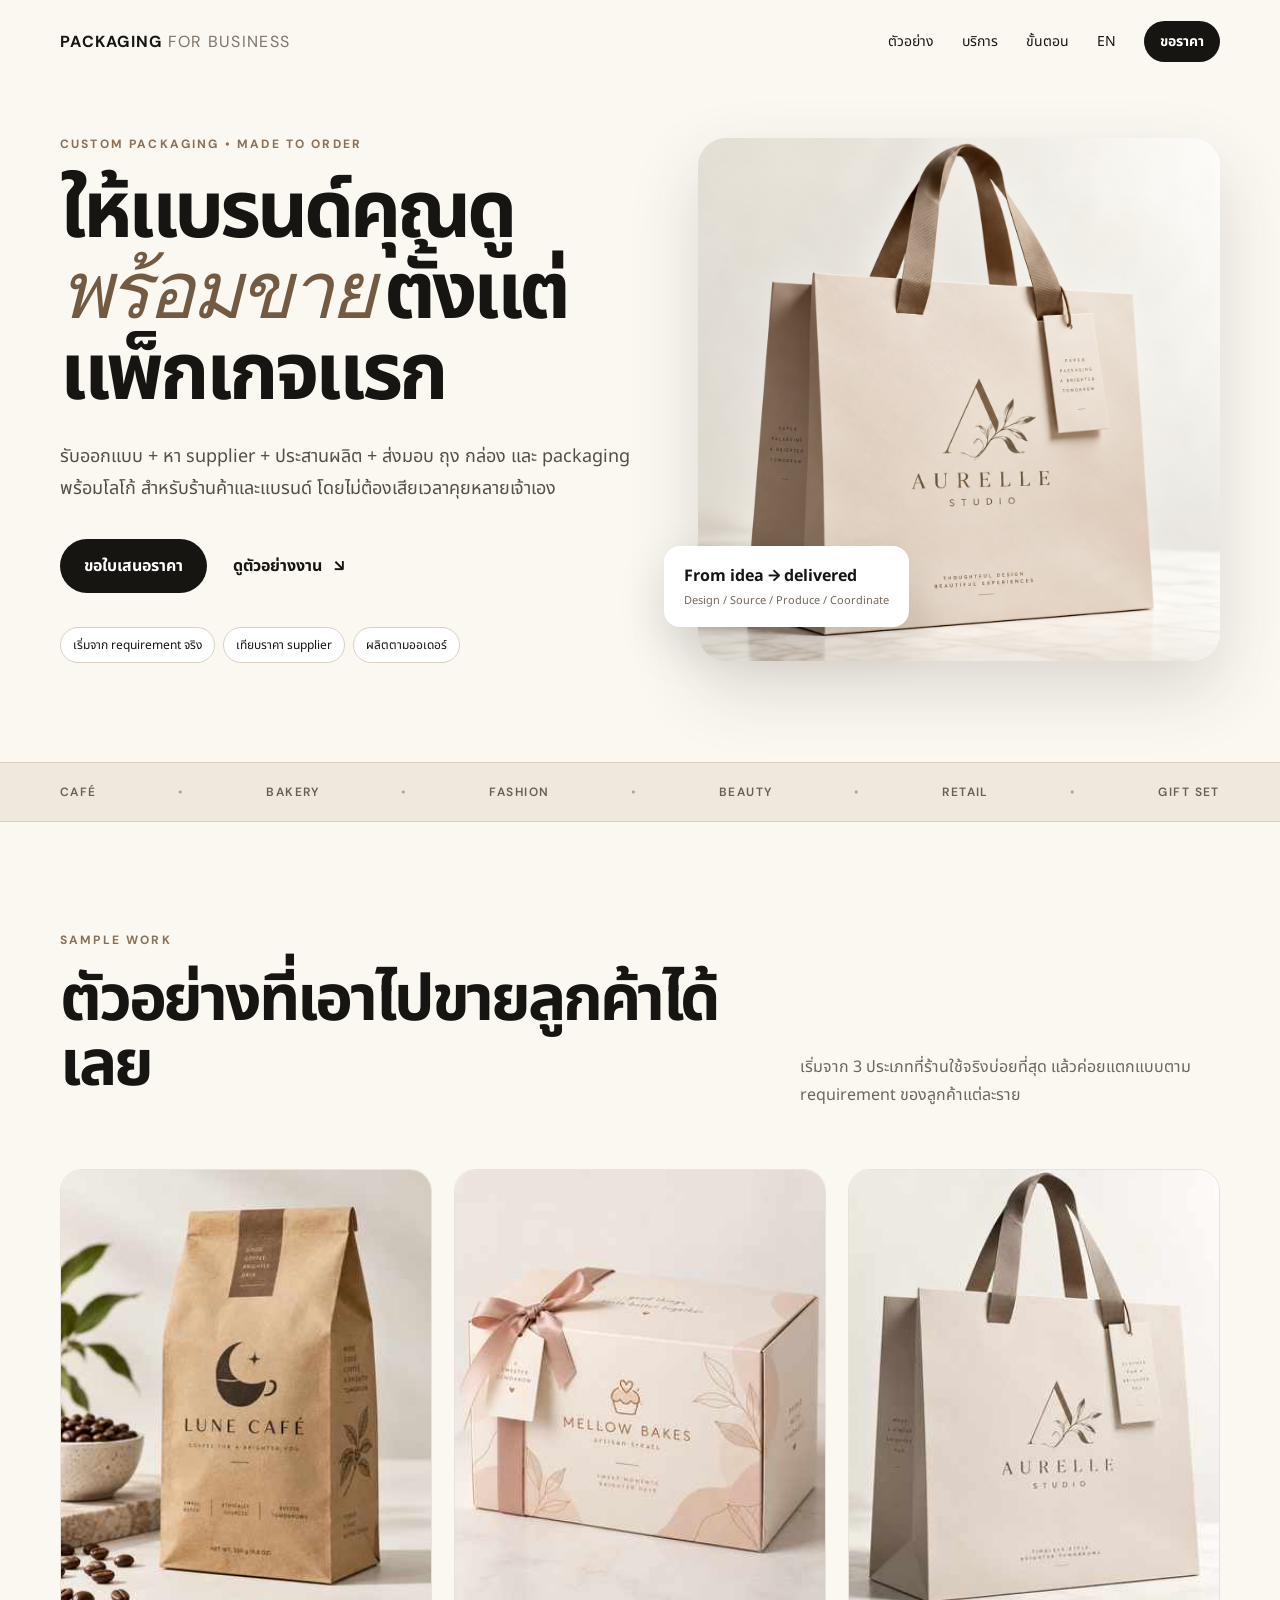
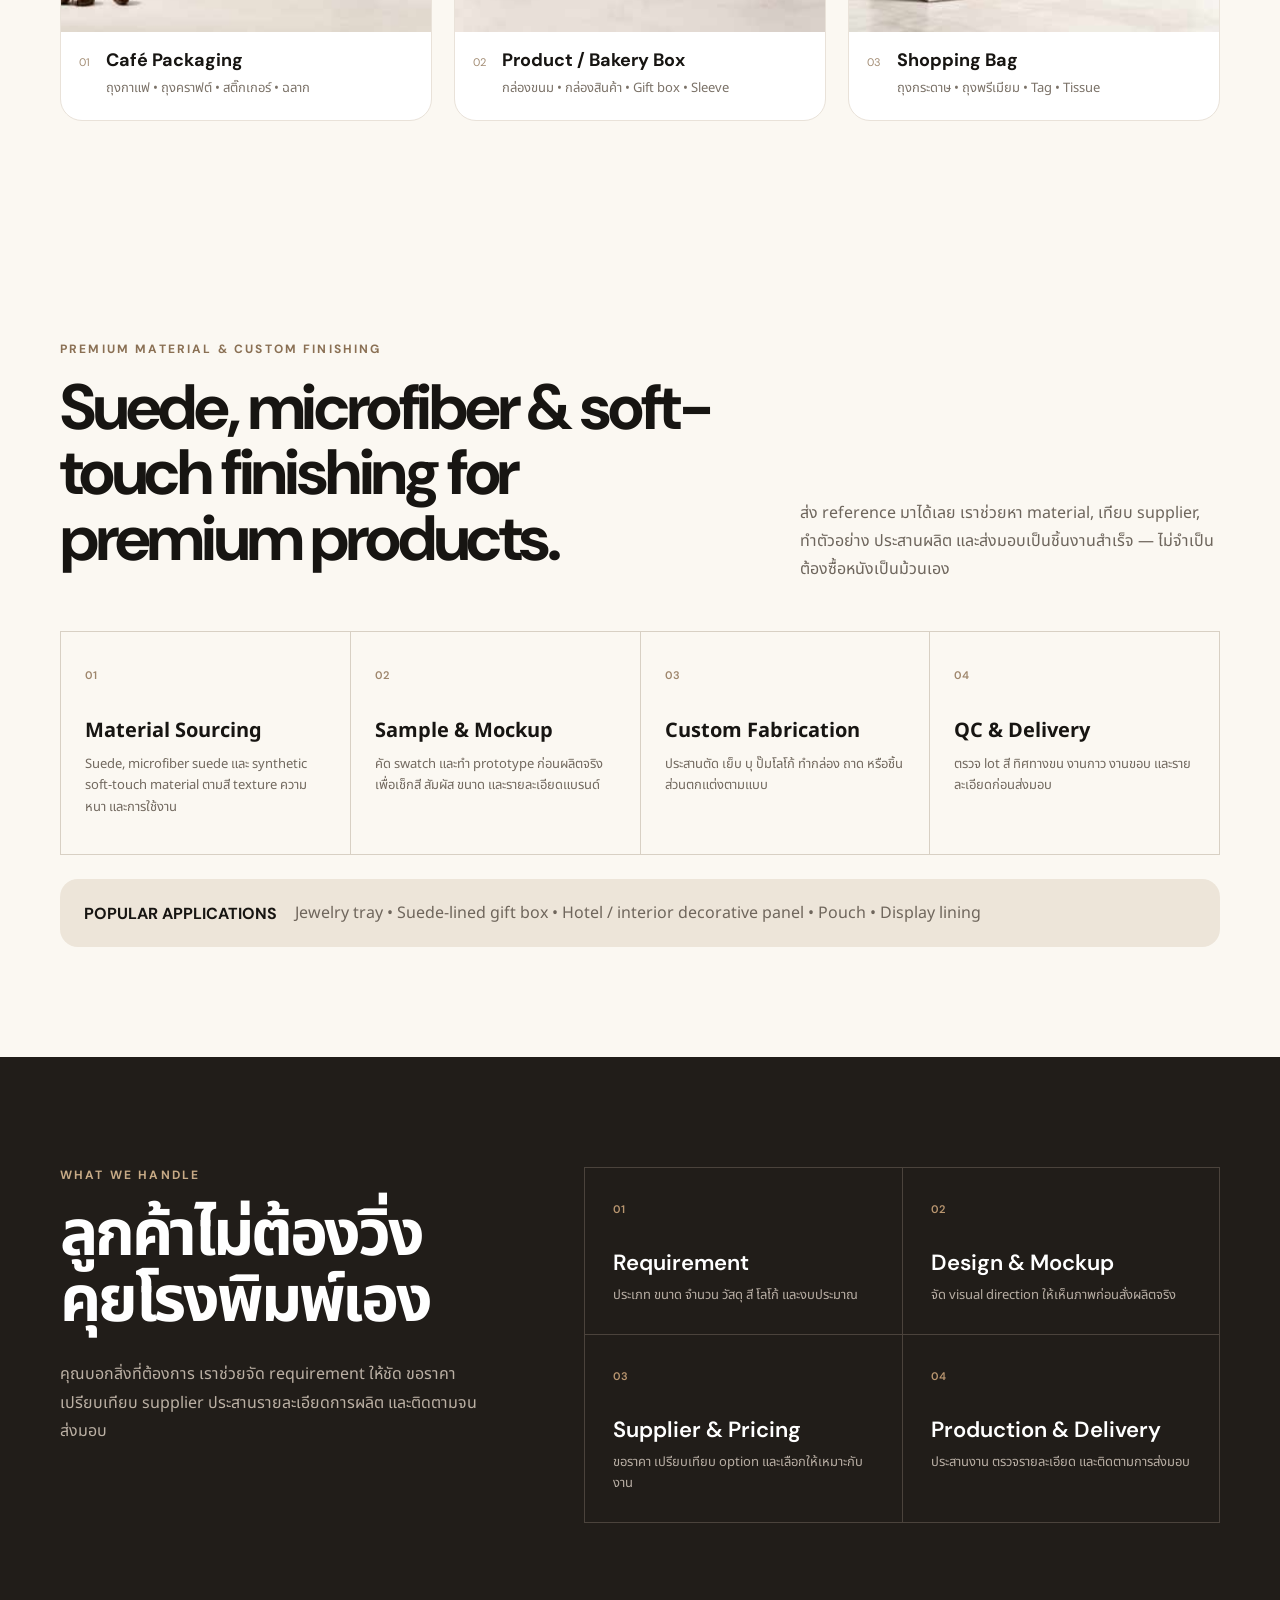
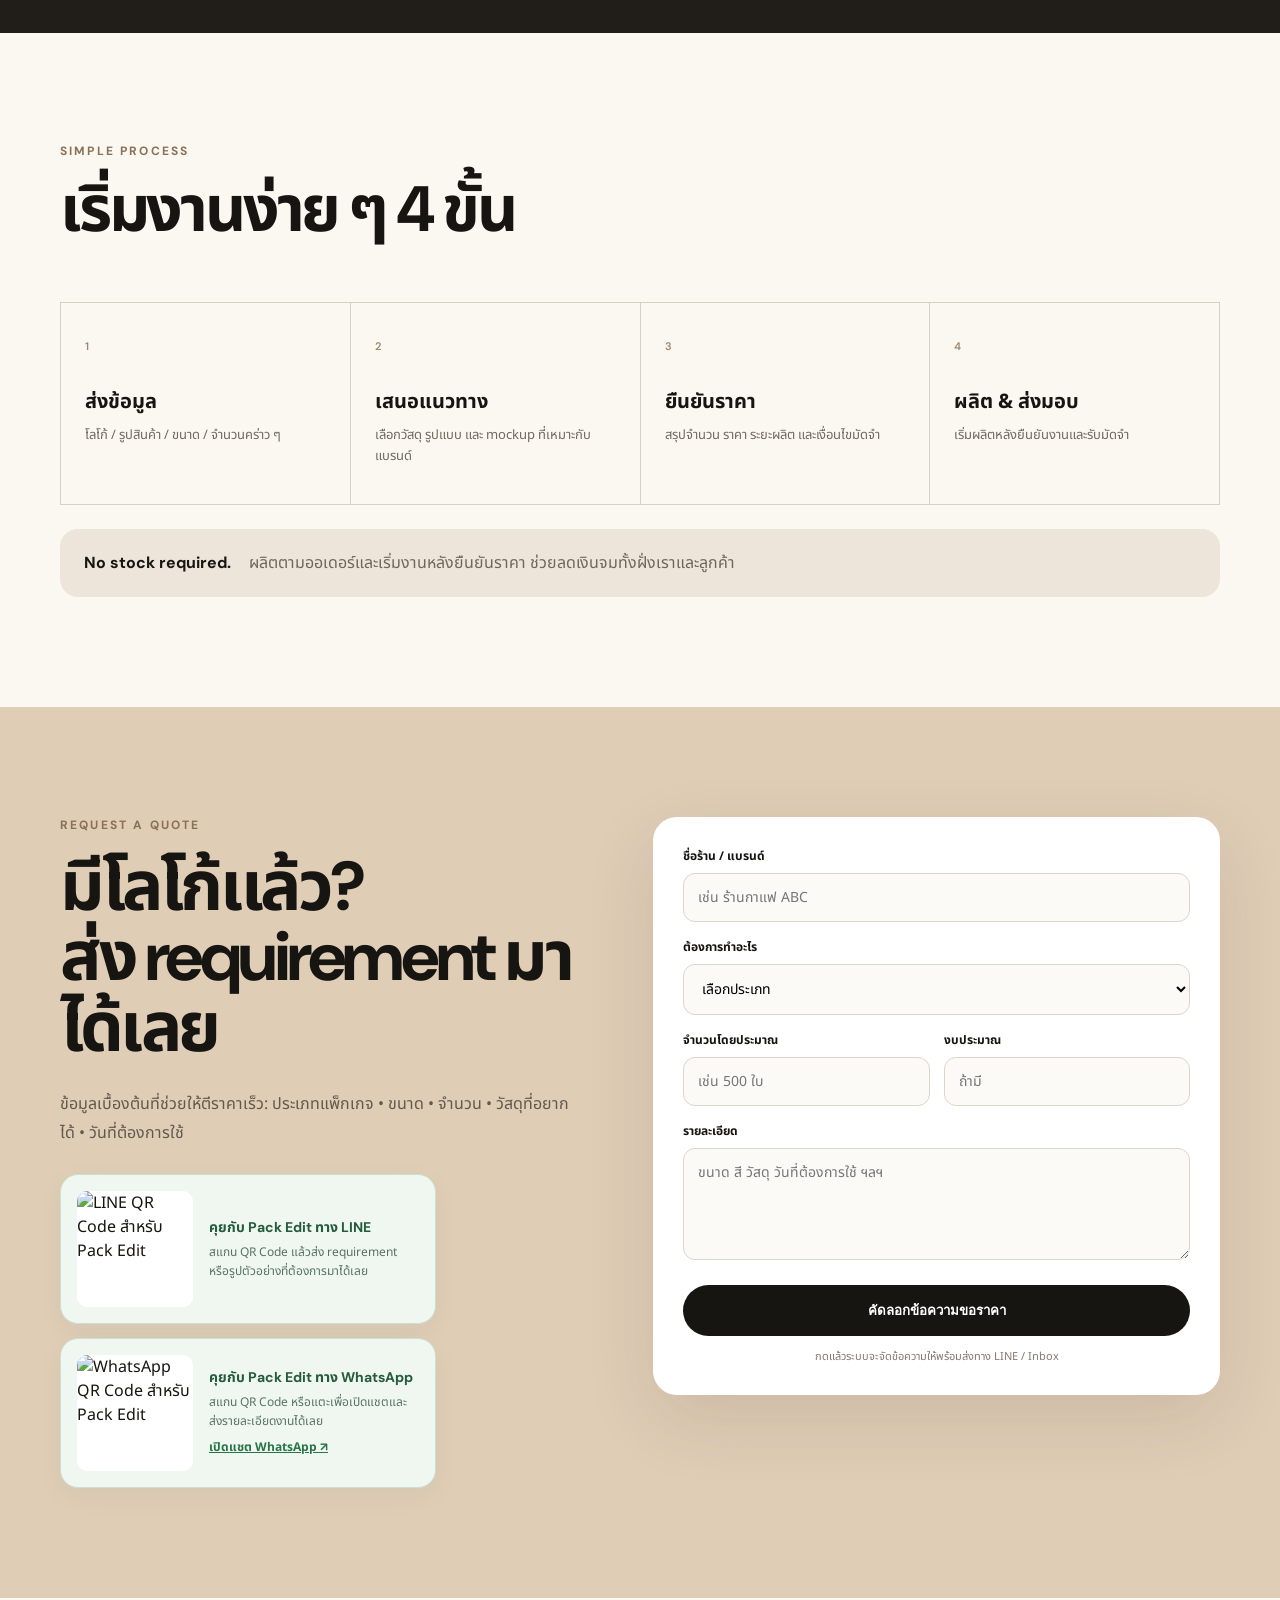
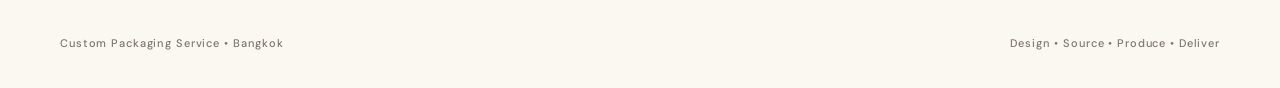
==== index.html @ f0ff4d40 "Replace hero image with uploaded luxury paper bag photo" ====
<!doctype html>
<html lang="th">
<head>
  <meta charset="utf-8" />
  <meta name="viewport" content="width=device-width,initial-scale=1" />
  <title>Pack Edit | รับผลิตกล่อง ถุงกระดาษ และ Custom Packaging กรุงเทพฯ</title>
  <meta name="description" content="Pack Edit รับออกแบบและประสานผลิต Custom Packaging สำหรับร้านค้าและแบรนด์ ทั้งกล่องสินค้า ถุงกระดาษ Gift Box Sticker Tag และงาน Premium Finishing ในกรุงเทพฯ" />
  <meta name="keywords" content="รับผลิตกล่อง, รับทำถุงกระดาษ, custom packaging, packaging กรุงเทพ, กล่องพิมพ์โลโก้, ถุงกระดาษพิมพ์โลโก้, gift box, packaging supplier thailand" />
  <meta name="robots" content="index,follow,max-image-preview:large" />
  <link rel="canonical" href="https://packaging-service-site-otterandowl-dd.vercel.app/" />
  <link rel="alternate" hreflang="th" href="https://packaging-service-site-otterandowl-dd.vercel.app/" />
  <link rel="alternate" hreflang="en" href="https://packaging-service-site-otterandowl-dd.vercel.app/en/" />
  <link rel="alternate" hreflang="x-default" href="https://packaging-service-site-otterandowl-dd.vercel.app/" />
  <meta property="og:type" content="website" />
  <meta property="og:locale" content="th_TH" />
  <meta property="og:title" content="Pack Edit | Custom Packaging สำหรับร้านค้าและแบรนด์" />
  <meta property="og:description" content="ออกแบบ หา supplier ประสานผลิต และส่งมอบกล่อง ถุงกระดาษ Gift Box Sticker Tag และงาน Premium Finishing แบบ made-to-order" />
  <meta property="og:url" content="https://packaging-service-site-otterandowl-dd.vercel.app/" />
  <meta property="og:site_name" content="Pack Edit" />
  <meta name="twitter:card" content="summary_large_image" />
  <meta name="twitter:title" content="Pack Edit | Custom Packaging Bangkok" />
  <meta name="twitter:description" content="Custom packaging, boxes, shopping bags and premium finishing for businesses and brands in Bangkok." />
  <script type="application/ld+json">
  {
    "@context": "https://schema.org",
    "@type": "ProfessionalService",
    "name": "Pack Edit",
    "url": "https://packaging-service-site-otterandowl-dd.vercel.app/",
    "areaServed": {
      "@type": "City",
      "name": "Bangkok"
    },
    "description": "Custom packaging service for businesses and brands: design coordination, supplier sourcing, boxes, paper bags, gift boxes, labels, tags and premium finishing.",
    "serviceType": [
      "Custom Packaging",
      "Packaging Design Coordination",
      "Paper Bag Production",
      "Custom Box Production",
      "Gift Box Production",
      "Sticker and Tag Production",
      "Premium Material and Finishing"
    ]
  }
  </script>
  <link rel="preconnect" href="https://fonts.googleapis.com">
  <link rel="preconnect" href="https://fonts.gstatic.com" crossorigin>
  <link href="https://fonts.googleapis.com/css2?family=DM+Sans:wght@400;500;600;700&family=Noto+Sans+Thai:wght@400;500;600;700&display=swap" rel="stylesheet">
  <style>:root{--ink:#171512;--paper:#f5f0e8;--cream:#fbf8f2;--tan:#c9a879;--brown:#735b43;--line:#d8d0c4;--dark:#211d19;--white:#fff}
*{box-sizing:border-box}html{scroll-behavior:smooth}body{margin:0;background:var(--cream);color:var(--ink);font-family:'Noto Sans Thai','DM Sans',sans-serif}a{color:inherit;text-decoration:none}.wrap{width:min(1160px,calc(100% - 40px));margin:auto}.nav{height:82px;display:flex;align-items:center;justify-content:space-between;position:relative;z-index:10}.brand{font-family:'DM Sans',sans-serif;font-weight:700;letter-spacing:.08em}.brand span{font-weight:400;color:#7e7469}.nav nav{display:flex;align-items:center;gap:28px;font-size:14px}.pill{display:inline-flex;align-items:center;justify-content:center;border:0;border-radius:999px;background:var(--ink);color:#fff;padding:15px 24px;font-weight:700;cursor:pointer;transition:.2s}.pill:hover{transform:translateY(-2px);background:#000}.pill.small{padding:10px 16px}.hero{min-height:680px;display:grid;grid-template-columns:1.05fr .95fr;align-items:center;gap:60px;padding-top:25px;padding-bottom:70px}.eyebrow{font-family:'DM Sans',sans-serif;font-size:12px;font-weight:700;letter-spacing:.18em;color:#8a7054;margin-bottom:18px}.hero h1,.section h2,.quote-section h2,.service-bg h2{font-family:'DM Sans','Noto Sans Thai',sans-serif;font-size:clamp(46px,6.2vw,84px);line-height:1.02;letter-spacing:-.05em;margin:0 0 28px}.hero h1 em{font-family:Georgia,serif;font-weight:400;color:var(--brown)}.lead{font-size:18px;line-height:1.8;max-width:660px;color:#554e46}.actions{display:flex;align-items:center;gap:26px;margin:34px 0}.text-link{font-weight:700}.text-link span{display:inline-block;margin-left:8px}.chips{display:flex;flex-wrap:wrap;gap:8px}.chips span{border:1px solid var(--line);border-radius:999px;padding:8px 12px;font-size:12px;background:#fff}.hero-art{position:relative}.hero-art>img{width:100%;display:block;border-radius:28px;box-shadow:0 28px 70px rgba(59,45,31,.16)}.floating-card{position:absolute;left:-34px;bottom:34px;background:#fff;padding:18px 20px;border-radius:16px;box-shadow:0 18px 50px rgba(0,0,0,.12);display:flex;flex-direction:column;gap:4px}.floating-card span{font-size:11px;color:#72685e}.strip{border-top:1px solid var(--line);border-bottom:1px solid var(--line);background:#efe8dd}.strip-inner{height:58px;display:flex;align-items:center;justify-content:space-between;font:600 12px/1 'DM Sans';letter-spacing:.12em;color:#675f56}.strip i{font-style:normal;color:#b2a596}.section{padding:110px 0}.section-head{display:flex;align-items:end;justify-content:space-between;gap:60px;margin-bottom:44px}.section-head h2{font-size:clamp(38px,5vw,64px);max-width:700px}.section-head>p{max-width:420px;line-height:1.75;color:#6d655c}.gallery{display:grid;grid-template-columns:repeat(3,1fr);gap:22px}.card{margin:0;background:#fff;border:1px solid #e9e2d9;border-radius:22px;overflow:hidden}.card img{width:100%;aspect-ratio:4/5;object-fit:cover;display:block}.card-text{display:flex;gap:16px;padding:18px 18px 22px}.card-text>span{font-family:'DM Sans';font-size:11px;color:#a38d75;padding-top:5px}.card h3{margin:0 0 7px;font:700 18px/1.2 'DM Sans','Noto Sans Thai'}.card p{margin:0;color:#7b7268;font-size:13px;line-height:1.5}.service-bg{background:var(--dark);color:#fff;padding:110px 0}.service-grid{display:grid;grid-template-columns:.8fr 1.2fr;gap:100px}.service-bg h2{font-size:clamp(42px,5vw,68px)}.eyebrow.light{color:#c7aa86}.muted{color:#bbb0a4;line-height:1.8}.service-list{display:grid;grid-template-columns:1fr 1fr;border-top:1px solid #4b433c;border-left:1px solid #4b433c}.service-list>div{padding:28px;border-right:1px solid #4b433c;border-bottom:1px solid #4b433c}.service-list b{font:600 11px 'DM Sans';color:#b99670}.service-list h3{font:600 22px 'DM Sans';margin:28px 0 8px}.service-list p{font-size:13px;line-height:1.6;color:#b8aea4;margin:0}.compact{margin-bottom:32px}.steps{display:grid;grid-template-columns:repeat(4,1fr);border-top:1px solid var(--line);border-left:1px solid var(--line)}.steps>div{padding:30px 24px 36px;border-right:1px solid var(--line);border-bottom:1px solid var(--line)}.steps span{font:600 11px 'DM Sans';color:#9e866c}.steps h3{margin:30px 0 8px;font-size:20px}.steps p{margin:0;color:#72695f;line-height:1.65;font-size:13px}.notice{margin-top:24px;background:#ede5d9;border-radius:18px;padding:22px 24px;display:flex;gap:18px;align-items:center}.notice strong{font-family:'DM Sans';white-space:nowrap}.notice span{color:#6f665c}.quote-section{padding:110px 0;background:#dfcdb6}.quote-grid{display:grid;grid-template-columns:.95fr 1.05fr;gap:80px;align-items:start}.quote-section h2{font-size:clamp(46px,5.4vw,72px)}.quote-section>div>div>p{line-height:1.8;color:#62584d;max-width:520px}.quote-card{background:#fff;border-radius:24px;padding:30px;box-shadow:0 24px 70px rgba(64,48,31,.12)}label{display:block;font-size:12px;font-weight:700;margin-bottom:16px}input,select,textarea{width:100%;margin-top:8px;border:1px solid #ddd5ca;background:#fcfaf7;border-radius:12px;padding:13px 14px;font:400 14px 'Noto Sans Thai',sans-serif;outline:none}input:focus,select:focus,textarea:focus{border-color:#9b8266}.two{display:grid;grid-template-columns:1fr 1fr;gap:14px}.quote-card .pill{width:100%;margin-top:4px}.form-msg{text-align:center;font-size:11px;color:#847a70;margin:12px 0 0}.line-contact{margin-top:26px;display:flex;align-items:center;gap:16px;padding:16px;background:#eff7f0;border:1px solid #cddfd0;border-radius:18px;width:max-content;max-width:100%;box-shadow:0 8px 28px rgba(32,80,51,.045)}.line-contact img{width:116px;height:116px;display:block;border-radius:10px;background:#fff}.whatsapp-contact{margin-top:14px;display:flex;align-items:center;gap:16px;padding:16px;background:#eff7f0;border:1px solid #cddfd0;border-radius:18px;width:max-content;max-width:100%;box-shadow:0 8px 28px rgba(32,80,51,.045)}.whatsapp-contact img{width:116px;height:116px;display:block;border-radius:10px;background:#fff}.whatsapp-contact strong{display:block;font:700 14px 'DM Sans','Noto Sans Thai',sans-serif;margin-bottom:5px}.whatsapp-contact span{display:block;font-size:12px;line-height:1.55;color:#675f56;max-width:210px}.wa-chat-link{display:inline-block;font-size:12px;font-weight:700;color:#267447;margin-top:8px;text-decoration:underline}.line-contact strong{display:block;font:700 14px 'DM Sans','Noto Sans Thai',sans-serif;margin-bottom:5px}.line-contact span{display:block;font-size:12px;line-height:1.55;color:#675f56;max-width:210px}.footer{height:90px;display:flex;align-items:center;justify-content:space-between;font:500 11px 'DM Sans';letter-spacing:.08em;color:#7f766c}
@media(max-width:900px){.nav nav a:not(.small){display:none}.hero,.service-grid,.quote-grid{grid-template-columns:1fr}.hero{padding-top:45px;gap:35px}.hero-art{max-width:620px}.floating-card{left:14px}.gallery{grid-template-columns:1fr 1fr}.gallery .card:last-child{grid-column:1/-1;max-width:50%;margin:auto}.service-grid{gap:50px}.steps{grid-template-columns:1fr 1fr}.section-head{align-items:start;flex-direction:column;gap:0}.section-head>p{max-width:700px}.strip-inner{overflow:hidden;gap:18px;justify-content:flex-start}.strip-inner span:nth-of-type(n+5),.strip-inner i:nth-of-type(n+5){display:none}}
@media(max-width:600px){.wrap{width:min(100% - 28px,1160px)}.nav{height:68px}.brand{font-size:12px}.brand span{display:none}.hero{min-height:auto;padding-bottom:50px}.hero h1{font-size:46px}.lead{font-size:15px}.actions{align-items:flex-start;flex-direction:column;gap:16px}.gallery{grid-template-columns:1fr}.gallery .card:last-child{grid-column:auto;max-width:none}.section,.service-bg,.quote-section{padding:74px 0}.service-list,.steps{grid-template-columns:1fr}.service-list{border-left:0}.service-list>div{border-left:1px solid #4b433c}.steps{border-left:0}.steps>div{border-left:1px solid var(--line)}.two{grid-template-columns:1fr}.notice{align-items:flex-start;flex-direction:column;gap:6px}.footer{height:auto;padding:28px 0;gap:10px;align-items:flex-start;flex-direction:column}.floating-card{position:static;margin-top:12px}.quote-card{padding:22px}}
.line-contact strong,.whatsapp-contact strong{color:#245b3b}.line-contact span,.whatsapp-contact span{color:#587363}
</style>
</head>
<body>
  <header class="nav wrap">
    <a class="brand" href="#top">PACKAGING <span>FOR BUSINESS</span></a>
    <nav>
      <a href="#work">ตัวอย่าง</a>
      <a href="#service">บริการ</a>
      <a href="#process">ขั้นตอน</a>
      <a href="/en/" aria-label="English version">EN</a>
      <a class="pill small" href="#quote">ขอราคา</a>
    </nav>
  </header>

  <main id="top">
    <section class="hero wrap">
      <div class="hero-copy">
        <div class="eyebrow">CUSTOM PACKAGING • MADE TO ORDER</div>
        <h1>ให้แบรนด์คุณดู<br><em>พร้อมขาย</em> ตั้งแต่แพ็กเกจแรก</h1>
        <p class="lead">รับออกแบบ + หา supplier + ประสานผลิต + ส่งมอบ ถุง กล่อง และ packaging พร้อมโลโก้ สำหรับร้านค้าและแบรนด์ โดยไม่ต้องเสียเวลาคุยหลายเจ้าเอง</p>
        <div class="actions">
          <a class="pill" href="#quote">ขอใบเสนอราคา</a>
          <a class="text-link" href="#work">ดูตัวอย่างงาน <span>↘</span></a>
        </div>
        <div class="chips">
          <span>เริ่มจาก requirement จริง</span>
          <span>เทียบราคา supplier</span>
          <span>ผลิตตามออเดอร์</span>
        </div>
      </div>
      <div class="hero-art">
        <img src="/luxury-paper-bag.png" alt="Luxury paper bag packaging by Aurelle Studio" />
        <div class="floating-card"><b>From idea → delivered</b><span>Design / Source / Produce / Coordinate</span></div>
      </div>
    </section>

    <section class="strip">
      <div class="wrap strip-inner">
        <span>CAFÉ</span><i>•</i><span>BAKERY</span><i>•</i><span>FASHION</span><i>•</i><span>BEAUTY</span><i>•</i><span>RETAIL</span><i>•</i><span>GIFT SET</span>
      </div>
    </section>

    <section id="work" class="section wrap">
      <div class="section-head">
        <div><div class="eyebrow">SAMPLE WORK</div><h2>ตัวอย่างที่เอาไปขายลูกค้าได้เลย</h2></div>
        <p>เริ่มจาก 3 ประเภทที่ร้านใช้จริงบ่อยที่สุด แล้วค่อยแตกแบบตาม requirement ของลูกค้าแต่ละราย</p>
      </div>
      <div class="gallery">
        <article class="card"><img src="[data-uri]" alt="ตัวอย่างถุงกาแฟคราฟต์" /><div class="card-text"><span>01</span><div><h3>Café Packaging</h3><p>ถุงกาแฟ • ถุงคราฟต์ • สติ๊กเกอร์ • ฉลาก</p></div></div></article>
        <article class="card"><img src="[data-uri]" alt="ตัวอย่างกล่องขนมพิมพ์โลโก้" /><div class="card-text"><span>02</span><div><h3>Product / Bakery Box</h3><p>กล่องขนม • กล่องสินค้า • Gift box • Sleeve</p></div></div></article>
        <article class="card"><img src="[data-uri]" alt="ตัวอย่างถุงช้อปปิ้งร้านเสื้อผ้า" /><div class="card-text"><span>03</span><div><h3>Shopping Bag</h3><p>ถุงกระดาษ • ถุงพรีเมียม • Tag • Tissue</p></div></div></article>
      </div>
    </section>


    <section id="premium-material" class="section wrap">
      <div class="section-head compact">
        <div>
          <div class="eyebrow">PREMIUM MATERIAL & CUSTOM FINISHING</div>
          <h2>Suede, microfiber & soft-touch finishing for premium products.</h2>
        </div>
        <p>ส่ง reference มาได้เลย เราช่วยหา material, เทียบ supplier, ทำตัวอย่าง ประสานผลิต และส่งมอบเป็นชิ้นงานสำเร็จ — ไม่จำเป็นต้องซื้อหนังเป็นม้วนเอง</p>
      </div>
      <div class="steps">
        <div><span>01</span><h3>Material Sourcing</h3><p>Suede, microfiber suede และ synthetic soft-touch material ตามสี texture ความหนา และการใช้งาน</p></div>
        <div><span>02</span><h3>Sample & Mockup</h3><p>คัด swatch และทำ prototype ก่อนผลิตจริง เพื่อเช็กสี สัมผัส ขนาด และรายละเอียดแบรนด์</p></div>
        <div><span>03</span><h3>Custom Fabrication</h3><p>ประสานตัด เย็บ บุ ปั๊มโลโก้ ทำกล่อง ถาด หรือชิ้นส่วนตกแต่งตามแบบ</p></div>
        <div><span>04</span><h3>QC & Delivery</h3><p>ตรวจ lot สี ทิศทางขน งานกาว งานขอบ และรายละเอียดก่อนส่งมอบ</p></div>
      </div>
      <div class="notice"><strong>POPULAR APPLICATIONS</strong><span>Jewelry tray • Suede-lined gift box • Hotel / interior decorative panel • Pouch • Display lining</span></div>
    </section>

    <section id="service" class="section service-bg">
      <div class="wrap service-grid">
        <div>
          <div class="eyebrow light">WHAT WE HANDLE</div>
          <h2>ลูกค้าไม่ต้องวิ่งคุยโรงพิมพ์เอง</h2>
          <p class="muted">คุณบอกสิ่งที่ต้องการ เราช่วยจัด requirement ให้ชัด ขอราคา เปรียบเทียบ supplier ประสานรายละเอียดการผลิต และติดตามจนส่งมอบ</p>
        </div>
        <div class="service-list">
          <div><b>01</b><h3>Requirement</h3><p>ประเภท ขนาด จำนวน วัสดุ สี โลโก้ และงบประมาณ</p></div>
          <div><b>02</b><h3>Design & Mockup</h3><p>จัด visual direction ให้เห็นภาพก่อนสั่งผลิตจริง</p></div>
          <div><b>03</b><h3>Supplier & Pricing</h3><p>ขอราคา เปรียบเทียบ option และเลือกให้เหมาะกับงาน</p></div>
          <div><b>04</b><h3>Production & Delivery</h3><p>ประสานงาน ตรวจรายละเอียด และติดตามการส่งมอบ</p></div>
        </div>
      </div>
    </section>

    <section id="process" class="section wrap">
      <div class="section-head compact">
        <div><div class="eyebrow">SIMPLE PROCESS</div><h2>เริ่มงานง่าย ๆ 4 ขั้น</h2></div>
      </div>
      <div class="steps">
        <div><span>1</span><h3>ส่งข้อมูล</h3><p>โลโก้ / รูปสินค้า / ขนาด / จำนวนคร่าว ๆ</p></div>
        <div><span>2</span><h3>เสนอแนวทาง</h3><p>เลือกวัสดุ รูปแบบ และ mockup ที่เหมาะกับแบรนด์</p></div>
        <div><span>3</span><h3>ยืนยันราคา</h3><p>สรุปจำนวน ราคา ระยะผลิต และเงื่อนไขมัดจำ</p></div>
        <div><span>4</span><h3>ผลิต & ส่งมอบ</h3><p>เริ่มผลิตหลังยืนยันงานและรับมัดจำ</p></div>
      </div>
      <div class="notice"><strong>No stock required.</strong><span>ผลิตตามออเดอร์และเริ่มงานหลังยืนยันราคา ช่วยลดเงินจมทั้งฝั่งเราและลูกค้า</span></div>
    </section>

    <section id="quote" class="quote-section">
      <div class="wrap quote-grid">
        <div>
          <div class="eyebrow">REQUEST A QUOTE</div>
          <h2>มีโลโก้แล้ว?<br>ส่ง requirement มาได้เลย</h2>
          <p>ข้อมูลเบื้องต้นที่ช่วยให้ตีราคาเร็ว: ประเภทแพ็กเกจ • ขนาด • จำนวน • วัสดุที่อยากได้ • วันที่ต้องการใช้</p><div class="line-contact"><img src="https://qr-official.line.me/gs/M_655mvdue_GW.png?oat_content=qr" alt="LINE QR Code สำหรับ Pack Edit"><div><strong>คุยกับ Pack Edit ทาง LINE</strong><span>สแกน QR Code แล้วส่ง requirement หรือรูปตัวอย่างที่ต้องการมาได้เลย</span></div></div><div class="whatsapp-contact"><a href="https://wa.me/66834682297" target="_blank" rel="noopener noreferrer" aria-label="คุยกับ Pack Edit ทาง WhatsApp"><img src="https://api.qrserver.com/v1/create-qr-code/?size=240x240&amp;margin=12&amp;color=06C755&amp;bgcolor=FFFFFF&amp;data=https%3A%2F%2Fwa.me%2F66834682297" width="116" height="116" loading="lazy" alt="WhatsApp QR Code สำหรับ Pack Edit"></a><div><strong>คุยกับ Pack Edit ทาง WhatsApp</strong><span>สแกน QR Code หรือแตะเพื่อเปิดแชตและส่งรายละเอียดงานได้เลย</span><a class="wa-chat-link" href="https://wa.me/66834682297" target="_blank" rel="noopener noreferrer">เปิดแชต WhatsApp ↗</a></div></div>
        </div>
        <form id="quoteForm" class="quote-card">
          <label>ชื่อร้าน / แบรนด์<input name="brand" placeholder="เช่น ร้านกาแฟ ABC" required></label>
          <label>ต้องการทำอะไร<select name="type" required><option value="">เลือกประเภท</option><option>ถุงกระดาษ / Shopping bag</option><option>กล่องสินค้า / กล่องขนม</option><option>ถุงคราฟต์ / ถุงกาแฟ</option><option>Sticker / Tag / Label</option><option>Suede / Premium Material & Custom Finishing</option><option>อื่น ๆ</option></select></label>
          <div class="two"><label>จำนวนโดยประมาณ<input name="qty" placeholder="เช่น 500 ใบ"></label><label>งบประมาณ<input name="budget" placeholder="ถ้ามี"></label></div>
          <label>รายละเอียด<textarea name="details" rows="4" placeholder="ขนาด สี วัสดุ วันที่ต้องการใช้ ฯลฯ"></textarea></label>
          <button class="pill" type="submit">คัดลอกข้อความขอราคา</button>
          <p id="formMsg" class="form-msg">กดแล้วระบบจะจัดข้อความให้พร้อมส่งทาง LINE / Inbox</p>
        </form>
      </div>
    </section>
  </main>

  <footer class="wrap footer"><span>Custom Packaging Service • Bangkok</span><span>Design • Source • Produce • Deliver</span></footer>
  <script>const form = document.getElementById('quoteForm');
const msg = document.getElementById('formMsg');
form.addEventListener('submit', async (e) => {
  e.preventDefault();
  const f = new FormData(form);
  const text = `สวัสดีค่ะ สนใจสอบถามราคา Custom Packaging\n\nชื่อร้าน/แบรนด์: ${f.get('brand') || '-'}\nประเภท: ${f.get('type') || '-'}\nจำนวน: ${f.get('qty') || '-'}\nงบประมาณ: ${f.get('budget') || '-'}\nรายละเอียด: ${f.get('details') || '-'}\n\nรบกวนช่วยแนะนำวัสดุ/รูปแบบและเสนอราคาให้ด้วยค่ะ`;
  try {
    await navigator.clipboard.writeText(text);
    msg.textContent = '✓ คัดลอกข้อความแล้ว — นำไปวางใน LINE / Inbox ได้เลย';
  } catch {
    msg.textContent = text;
  }
});
</script>
</body>
</html>
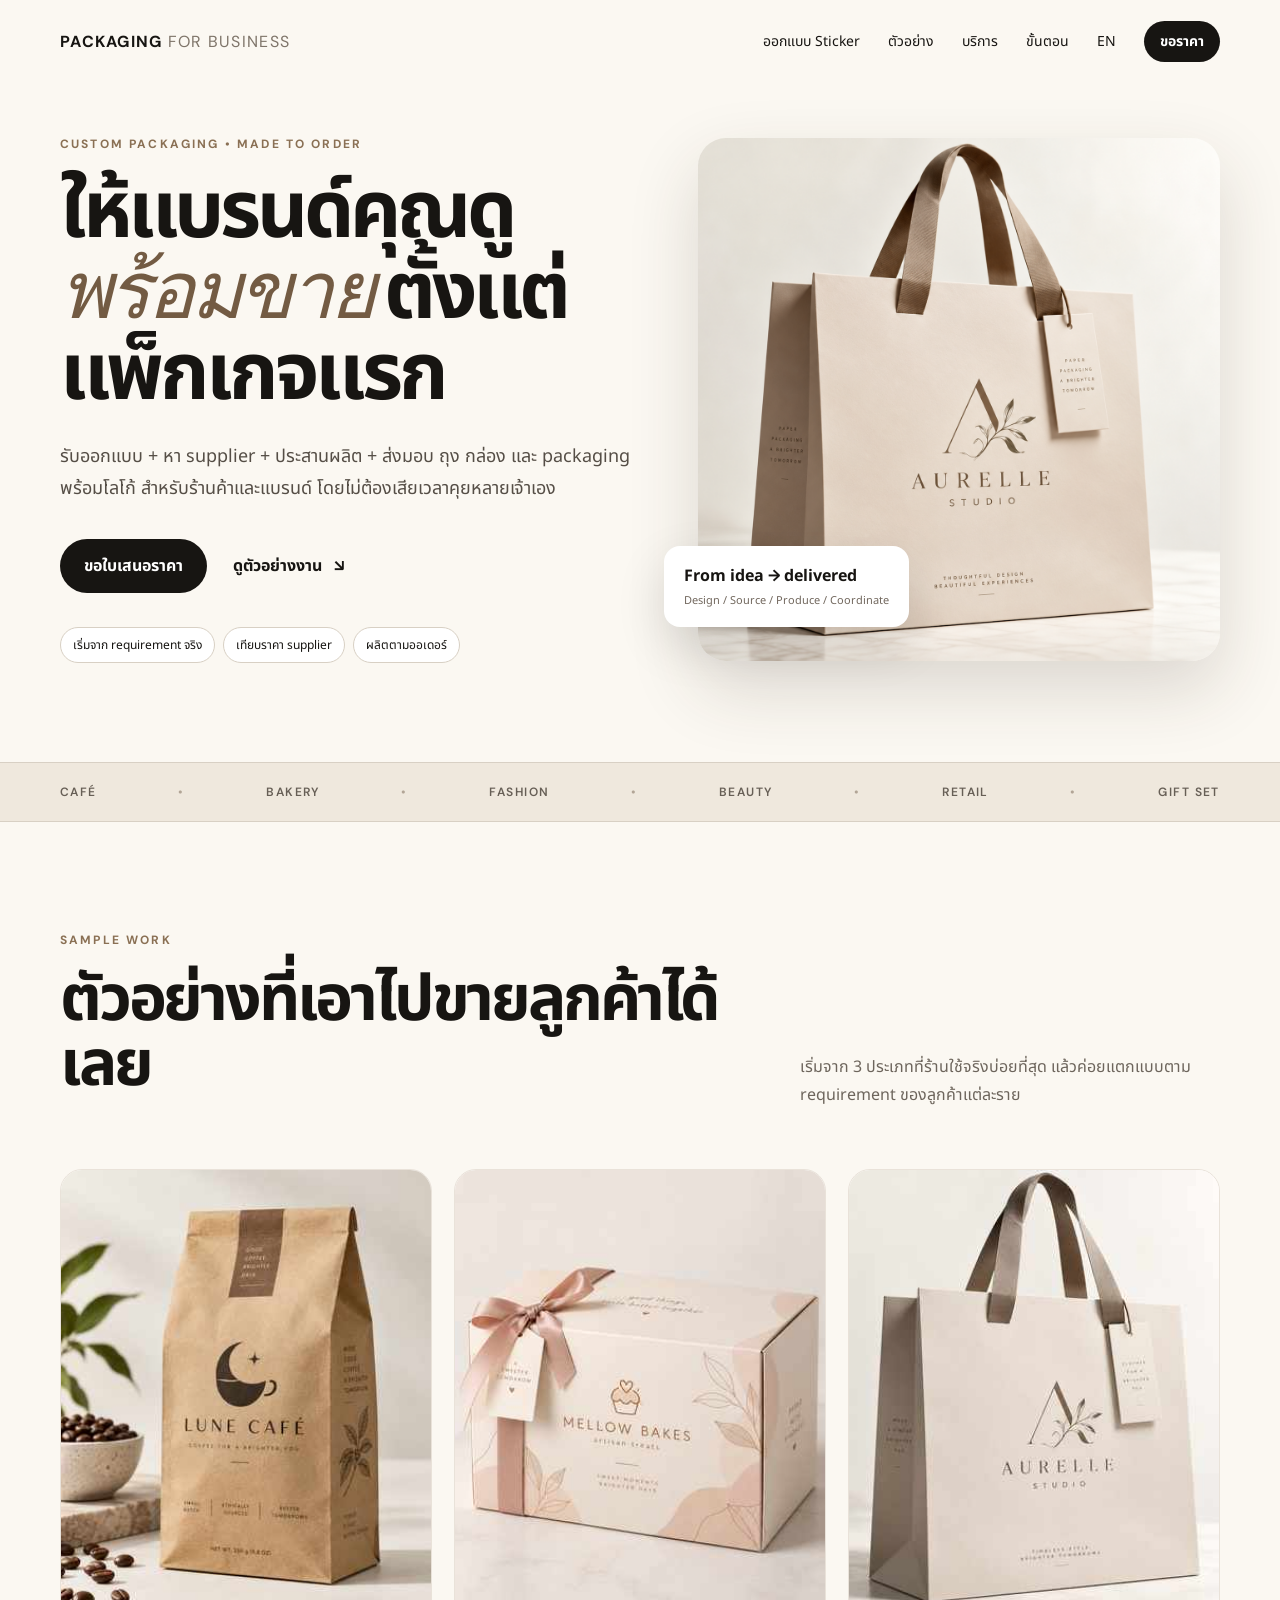
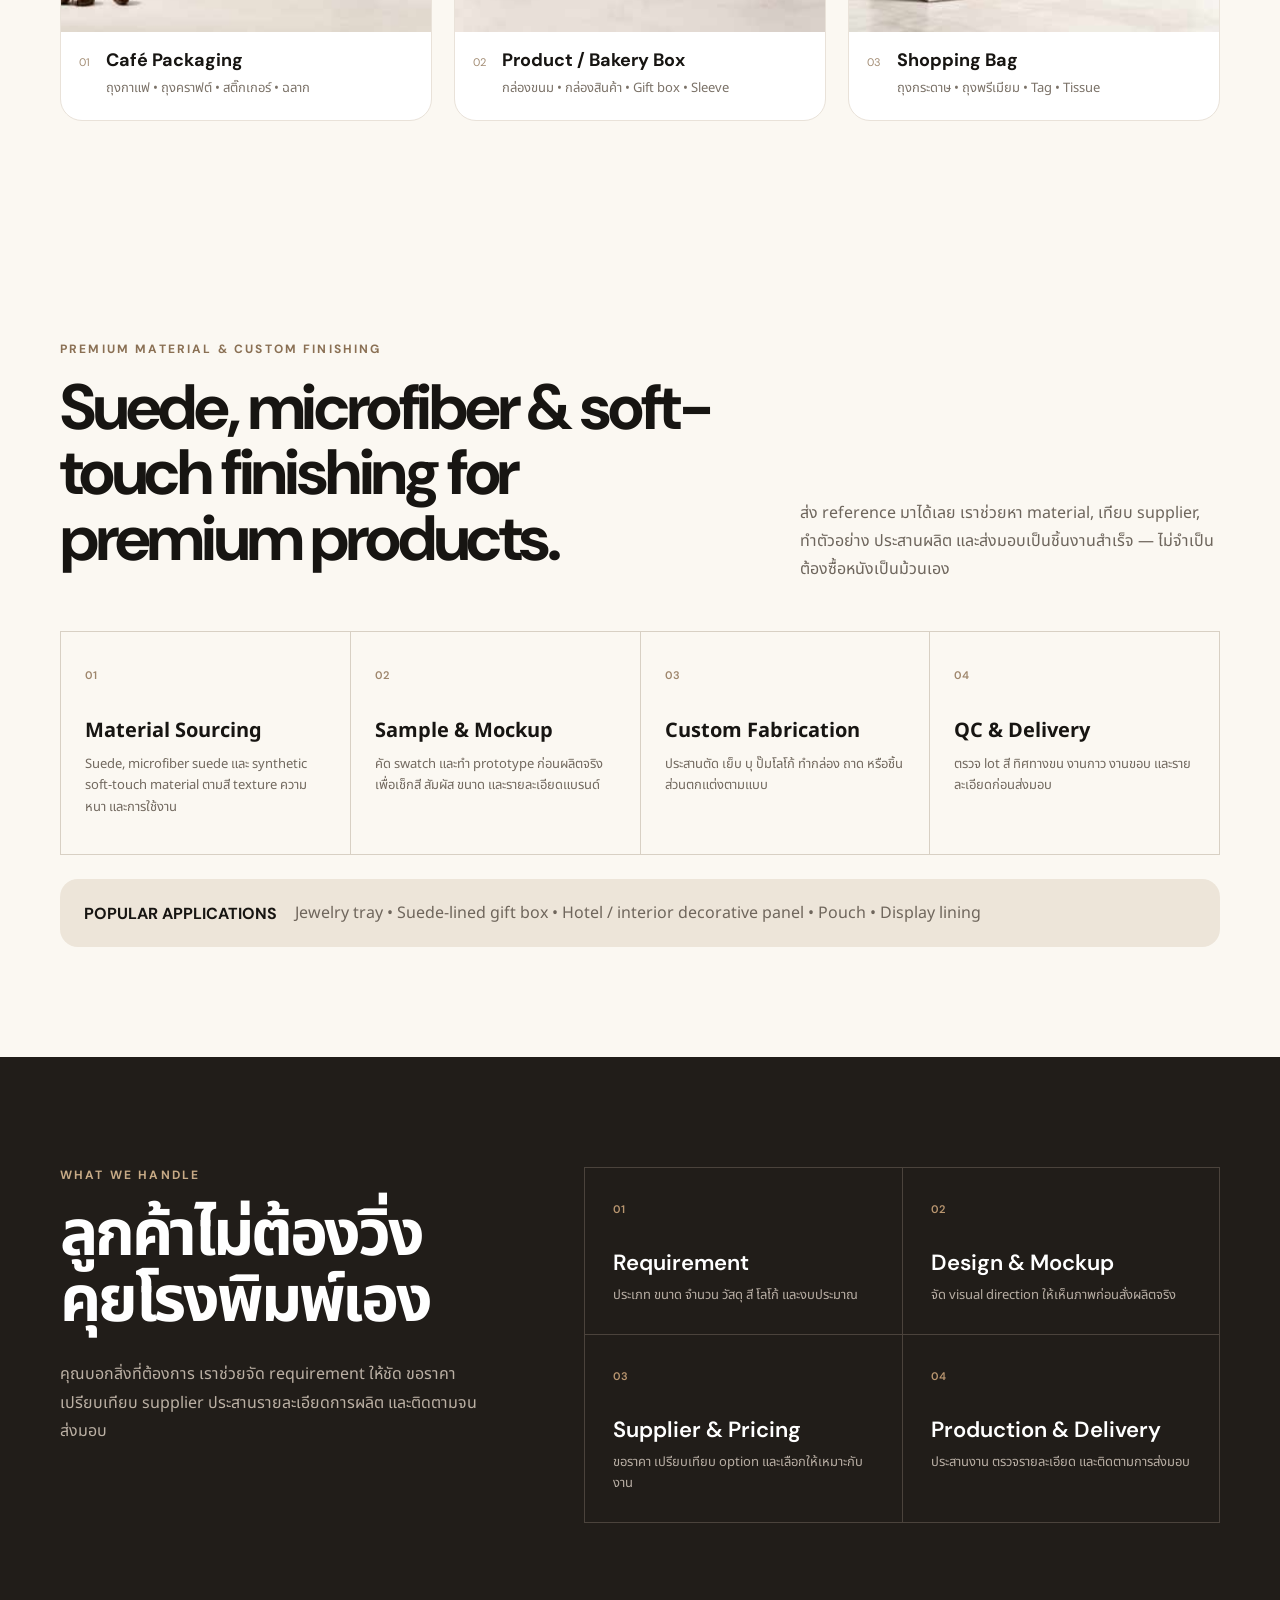
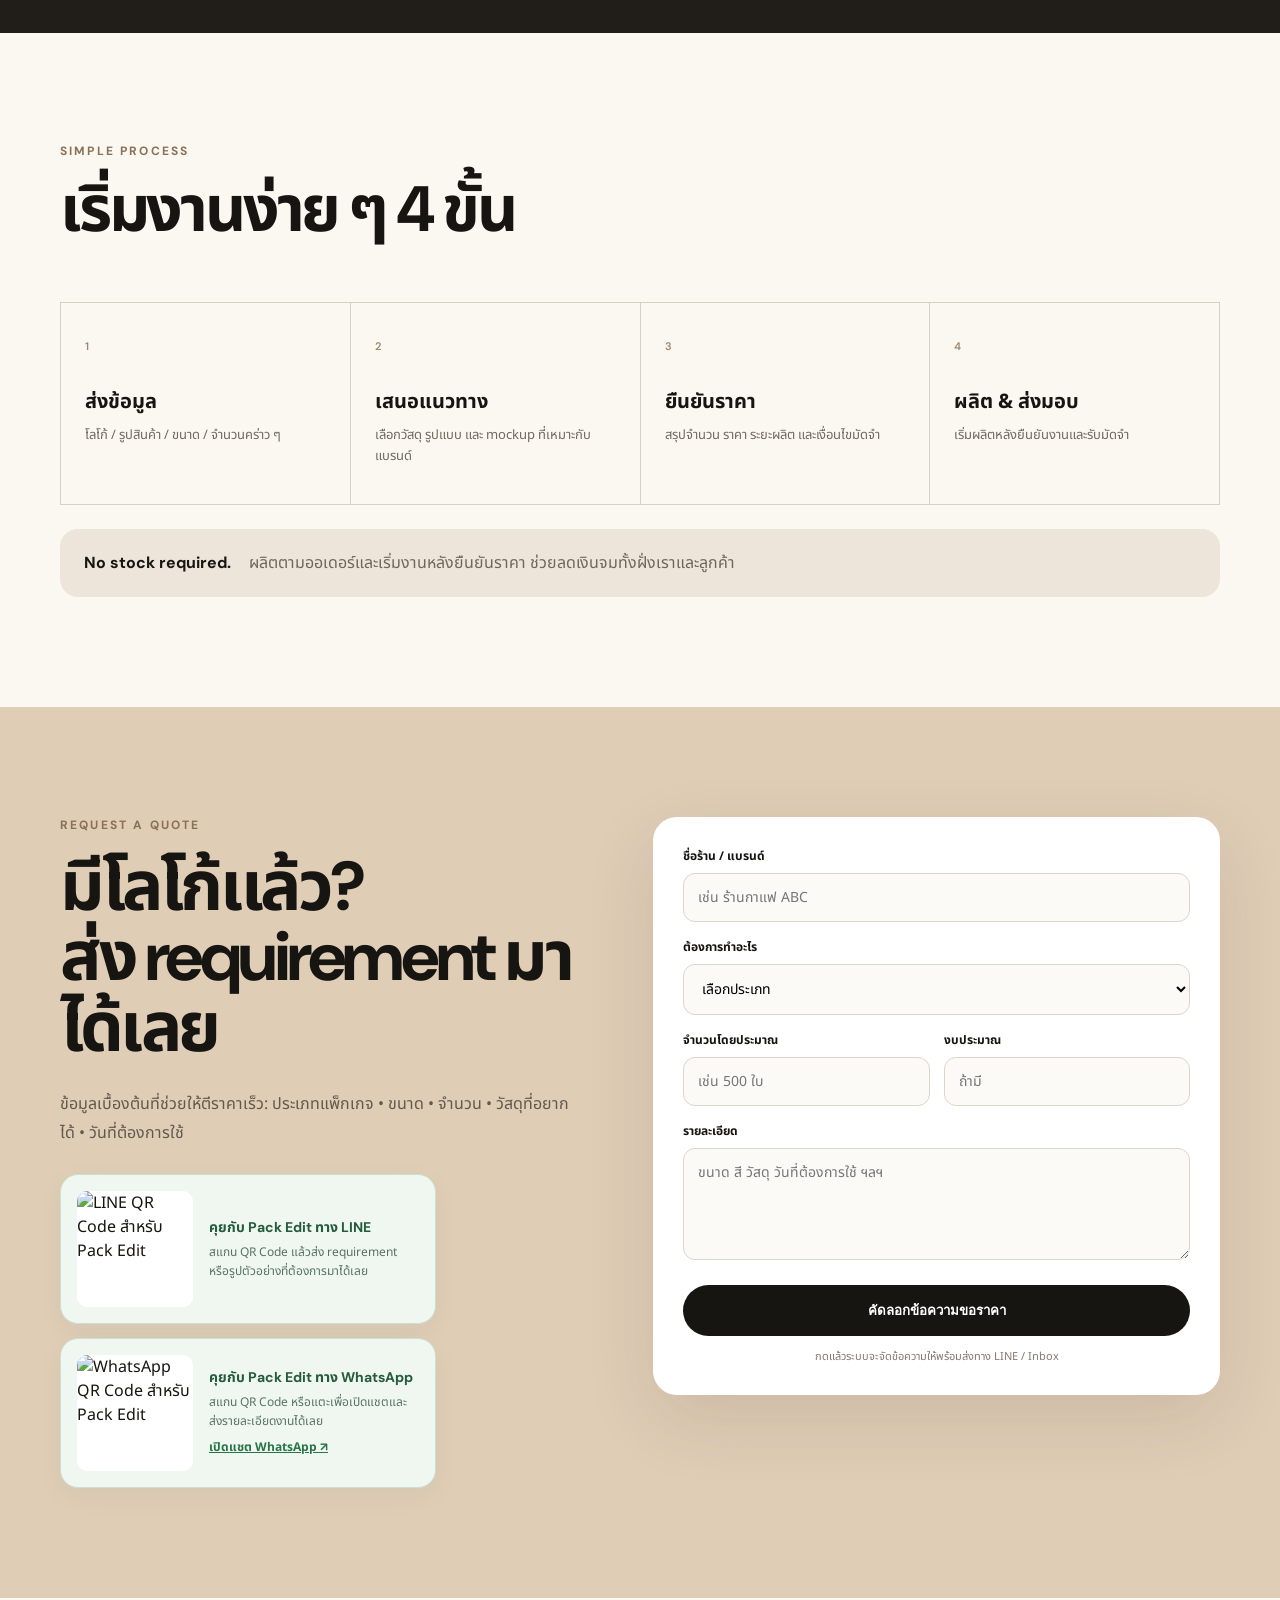
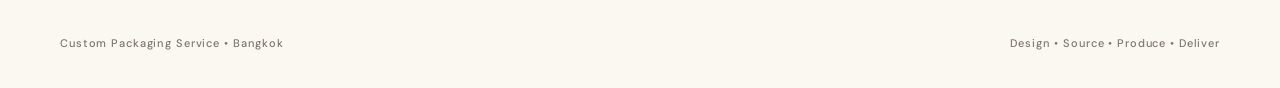
==== commit c50221fb: "Add sticker design navigation to Pack Edit" ====
--- a/index.html
+++ b/index.html
@@ -3,6 +3,7 @@
 <head>
   <meta charset="utf-8" />
   <meta name="viewport" content="width=device-width,initial-scale=1" />
+  <meta name="google-site-verification" content="UbCThPTKV4gZcrFkquCXDoMIlIUc6i4LwuGDesLjE1k" />
   <title>Pack Edit | รับผลิตกล่อง ถุงกระดาษ และ Custom Packaging กรุงเทพฯ</title>
   <meta name="description" content="Pack Edit รับออกแบบและประสานผลิต Custom Packaging สำหรับร้านค้าและแบรนด์ ทั้งกล่องสินค้า ถุงกระดาษ Gift Box Sticker Tag และงาน Premium Finishing ในกรุงเทพฯ" />
   <meta name="keywords" content="รับผลิตกล่อง, รับทำถุงกระดาษ, custom packaging, packaging กรุงเทพ, กล่องพิมพ์โลโก้, ถุงกระดาษพิมพ์โลโก้, gift box, packaging supplier thailand" />
@@ -56,6 +57,7 @@
   <header class="nav wrap">
     <a class="brand" href="#top">PACKAGING <span>FOR BUSINESS</span></a>
     <nav>
+      <a href="/stickers/">ออกแบบ Sticker</a>
       <a href="#work">ตัวอย่าง</a>
       <a href="#service">บริการ</a>
       <a href="#process">ขั้นตอน</a>
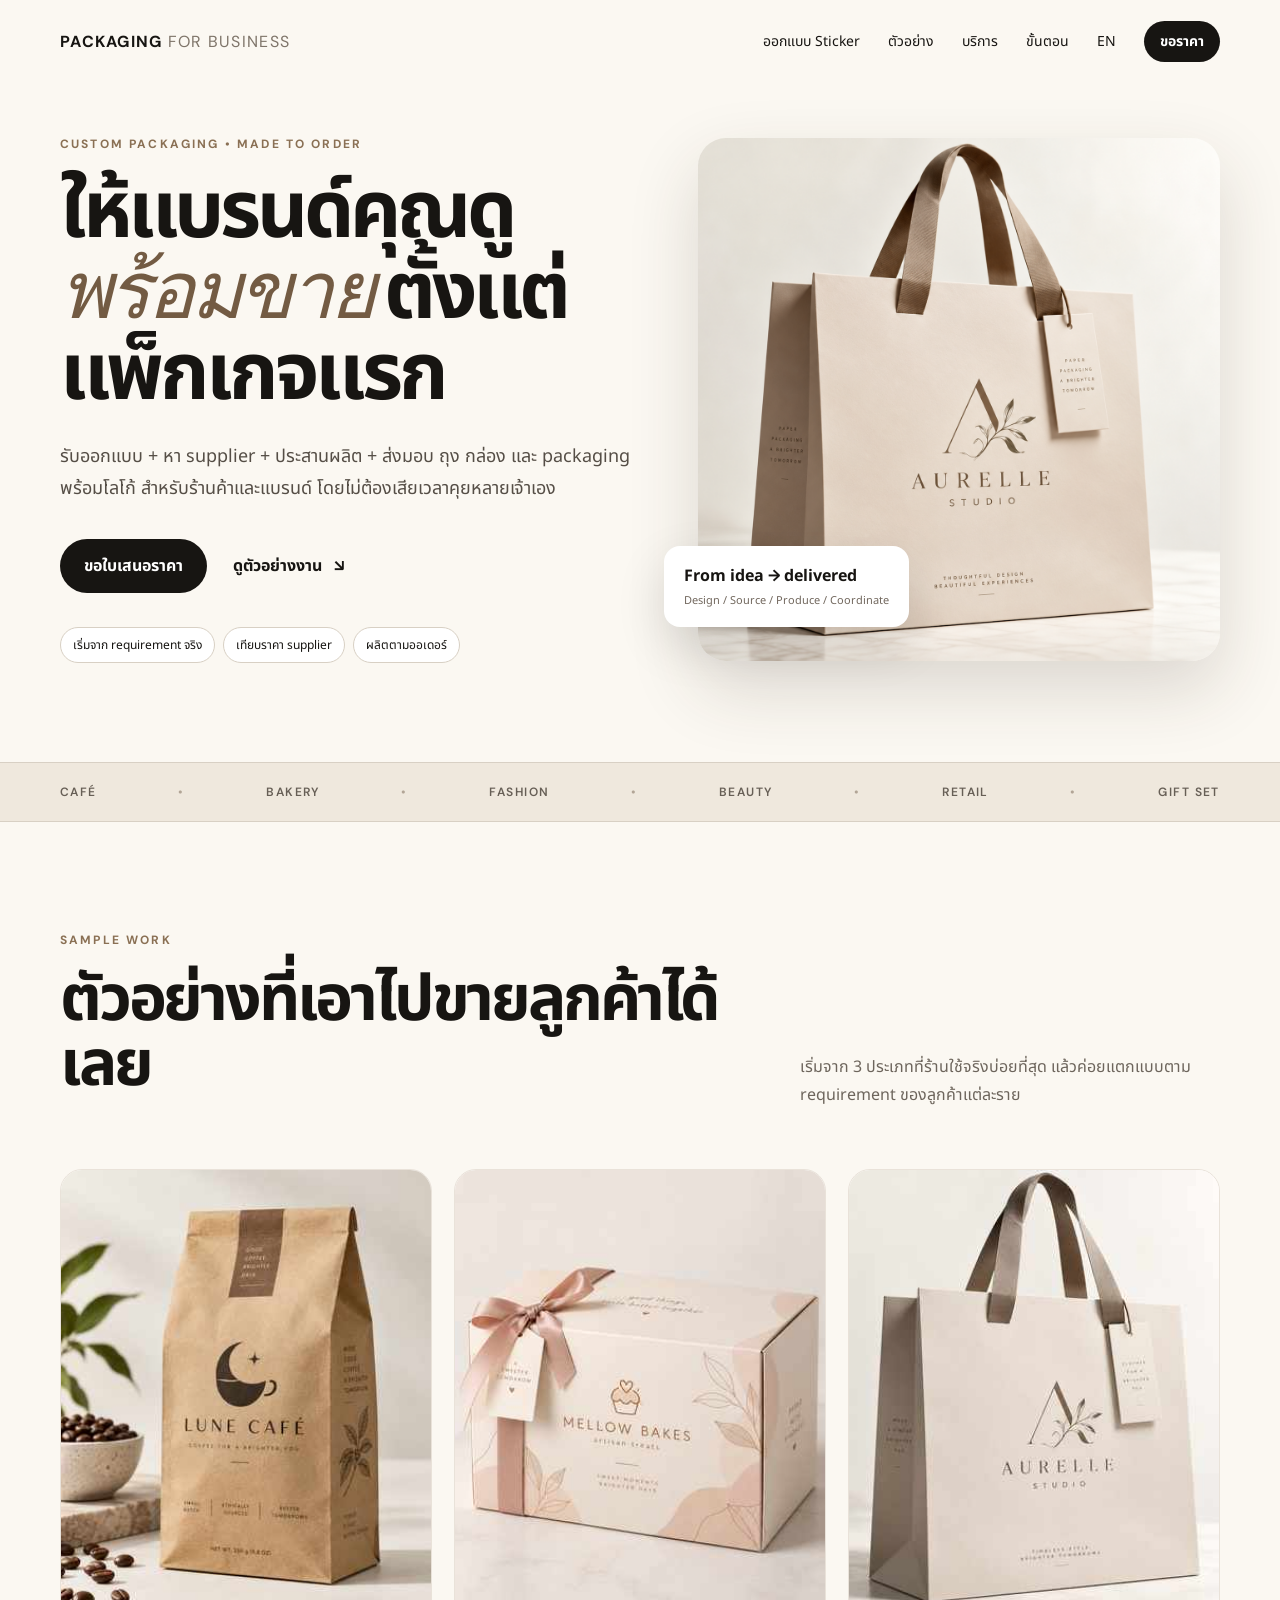
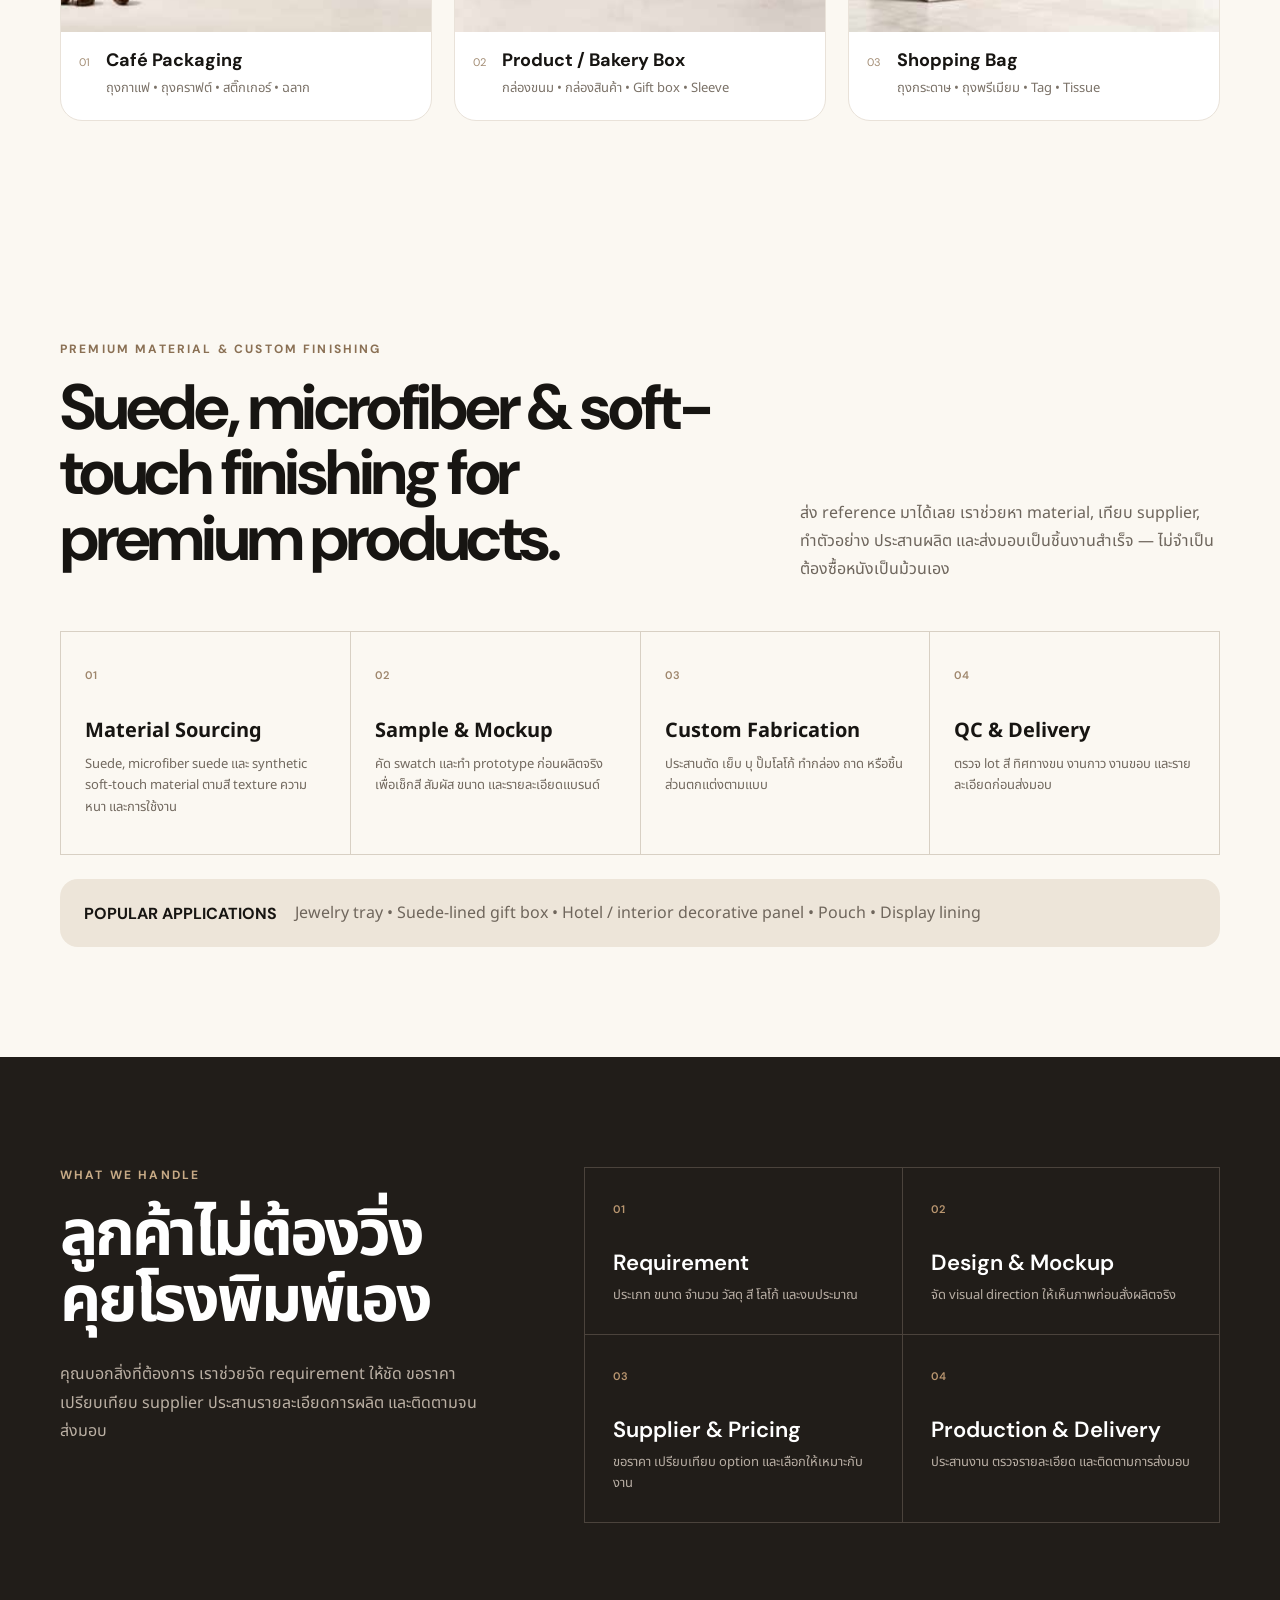
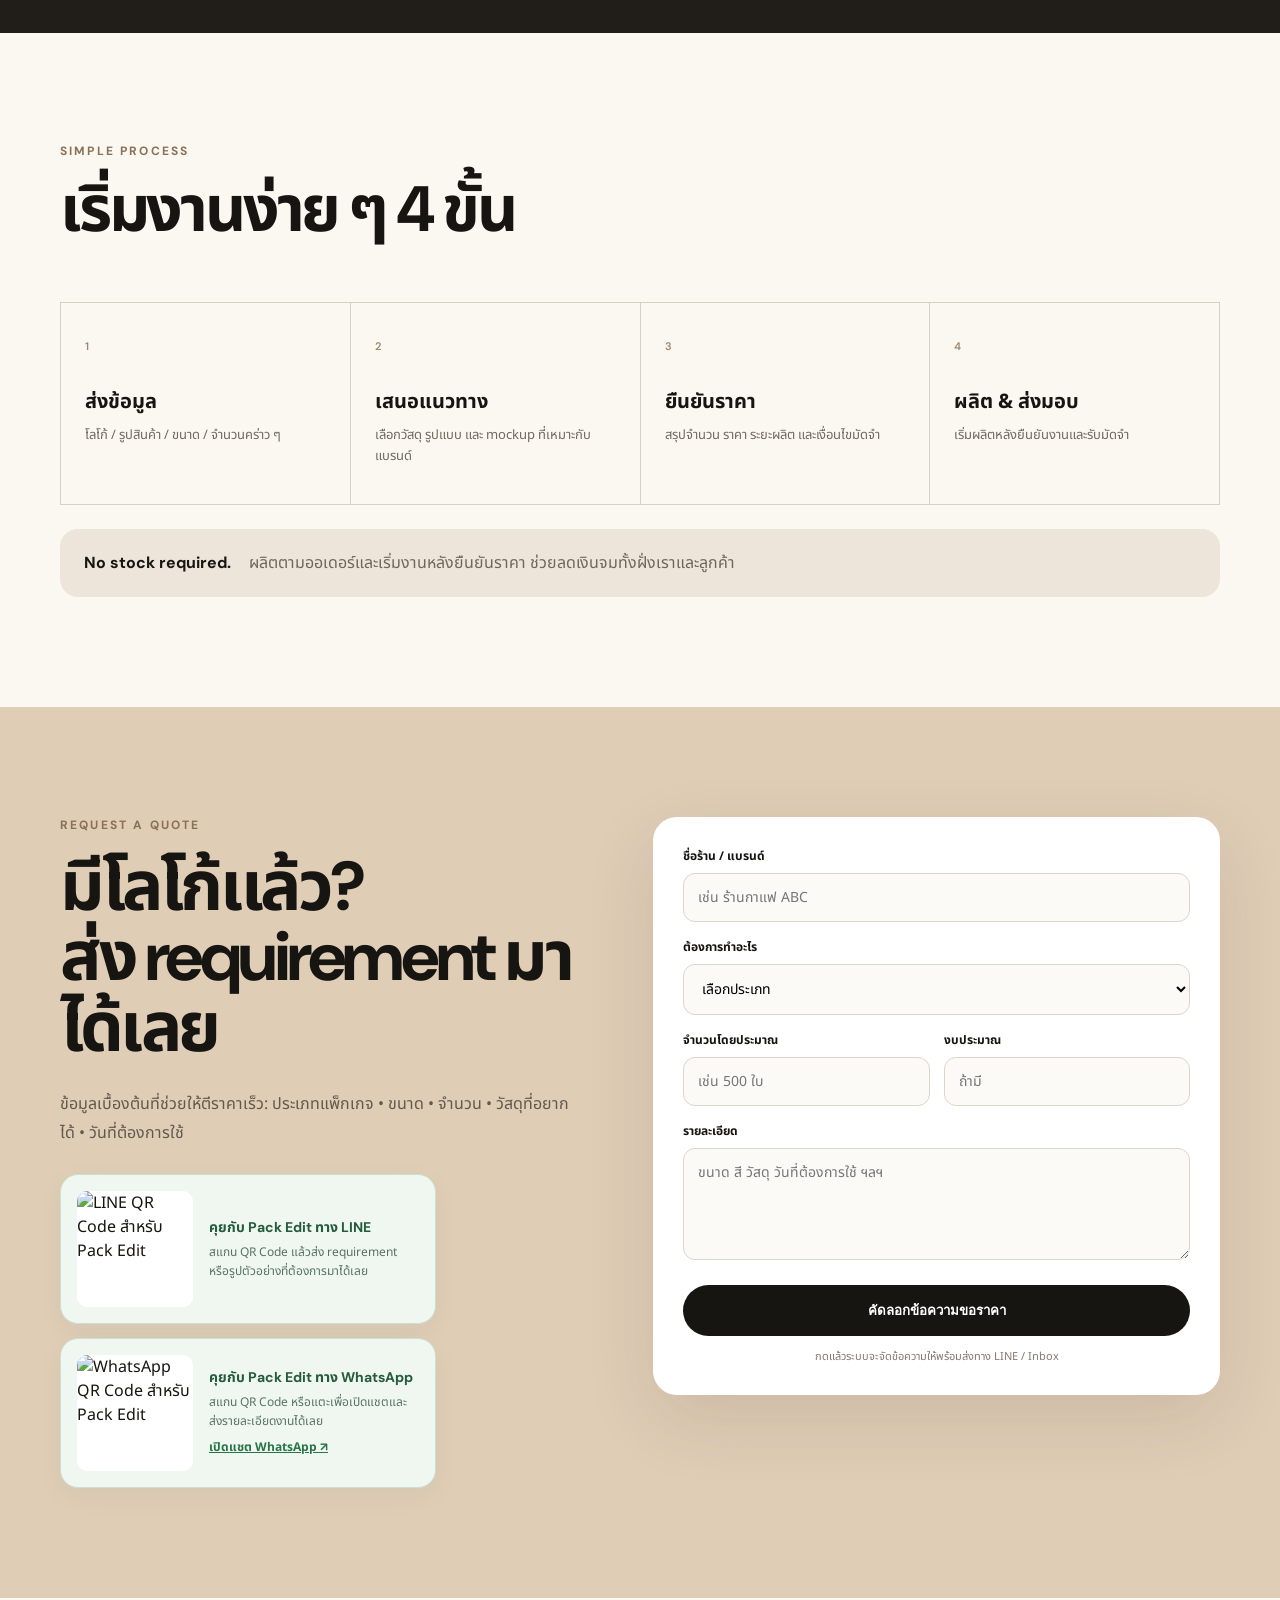
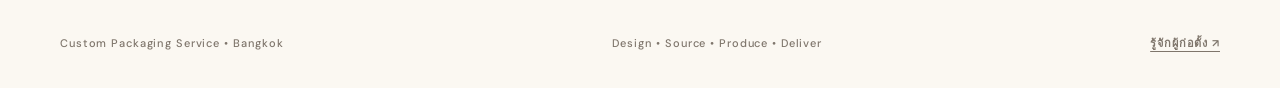
==== commit 681fa086: "Link digital founder name card in Pack Edit Thai footer" ====
--- a/index.html
+++ b/index.html
@@ -172,7 +172,7 @@
     </section>
   </main>
 
-  <footer class="wrap footer"><span>Custom Packaging Service • Bangkok</span><span>Design • Source • Produce • Deliver</span></footer>
+  <footer class="wrap footer"><span>Custom Packaging Service • Bangkok</span><span>Design • Source • Produce • Deliver</span><a href="https://digital-identity-card-two.vercel.app/" target="_blank" rel="noopener noreferrer" style="color:inherit;text-decoration:underline;text-underline-offset:4px;font-weight:600">รู้จักผู้ก่อตั้ง ↗</a></footer>
   <script>const form = document.getElementById('quoteForm');
 const msg = document.getElementById('formMsg');
 form.addEventListener('submit', async (e) => {
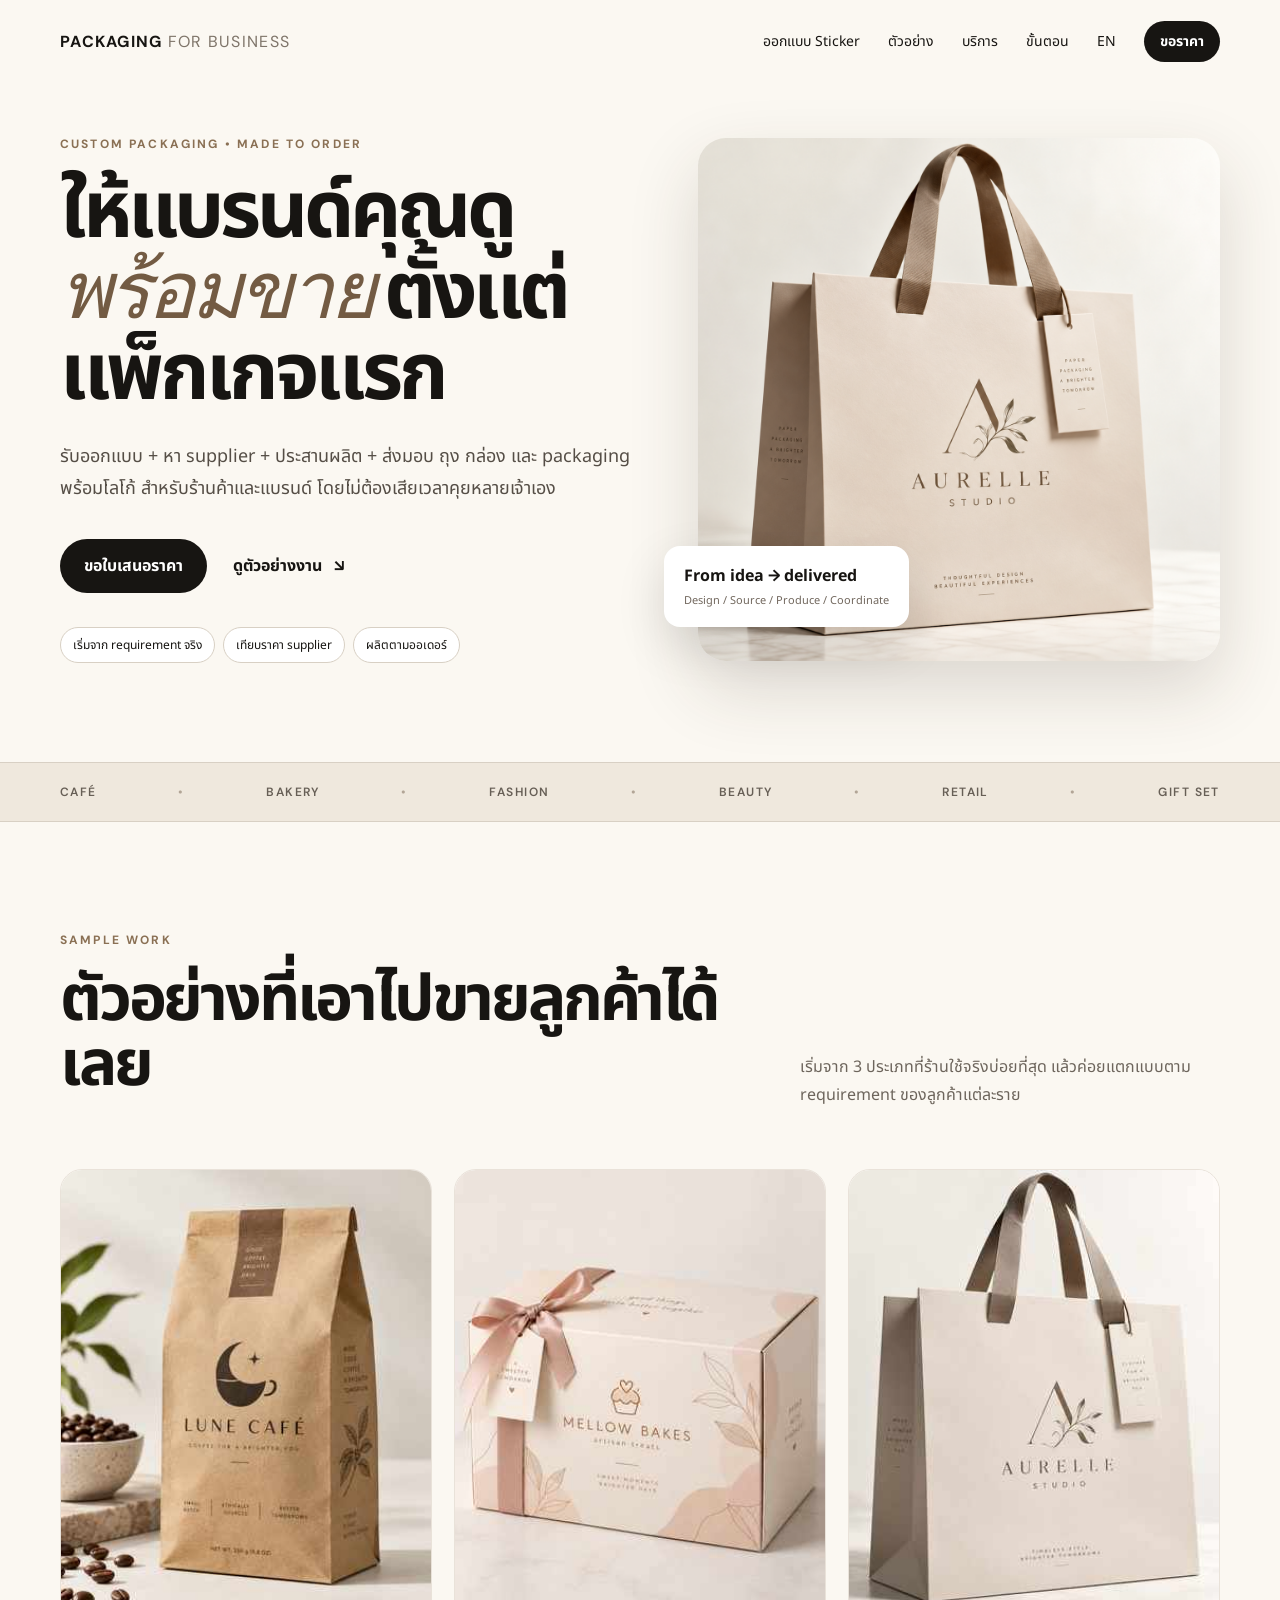
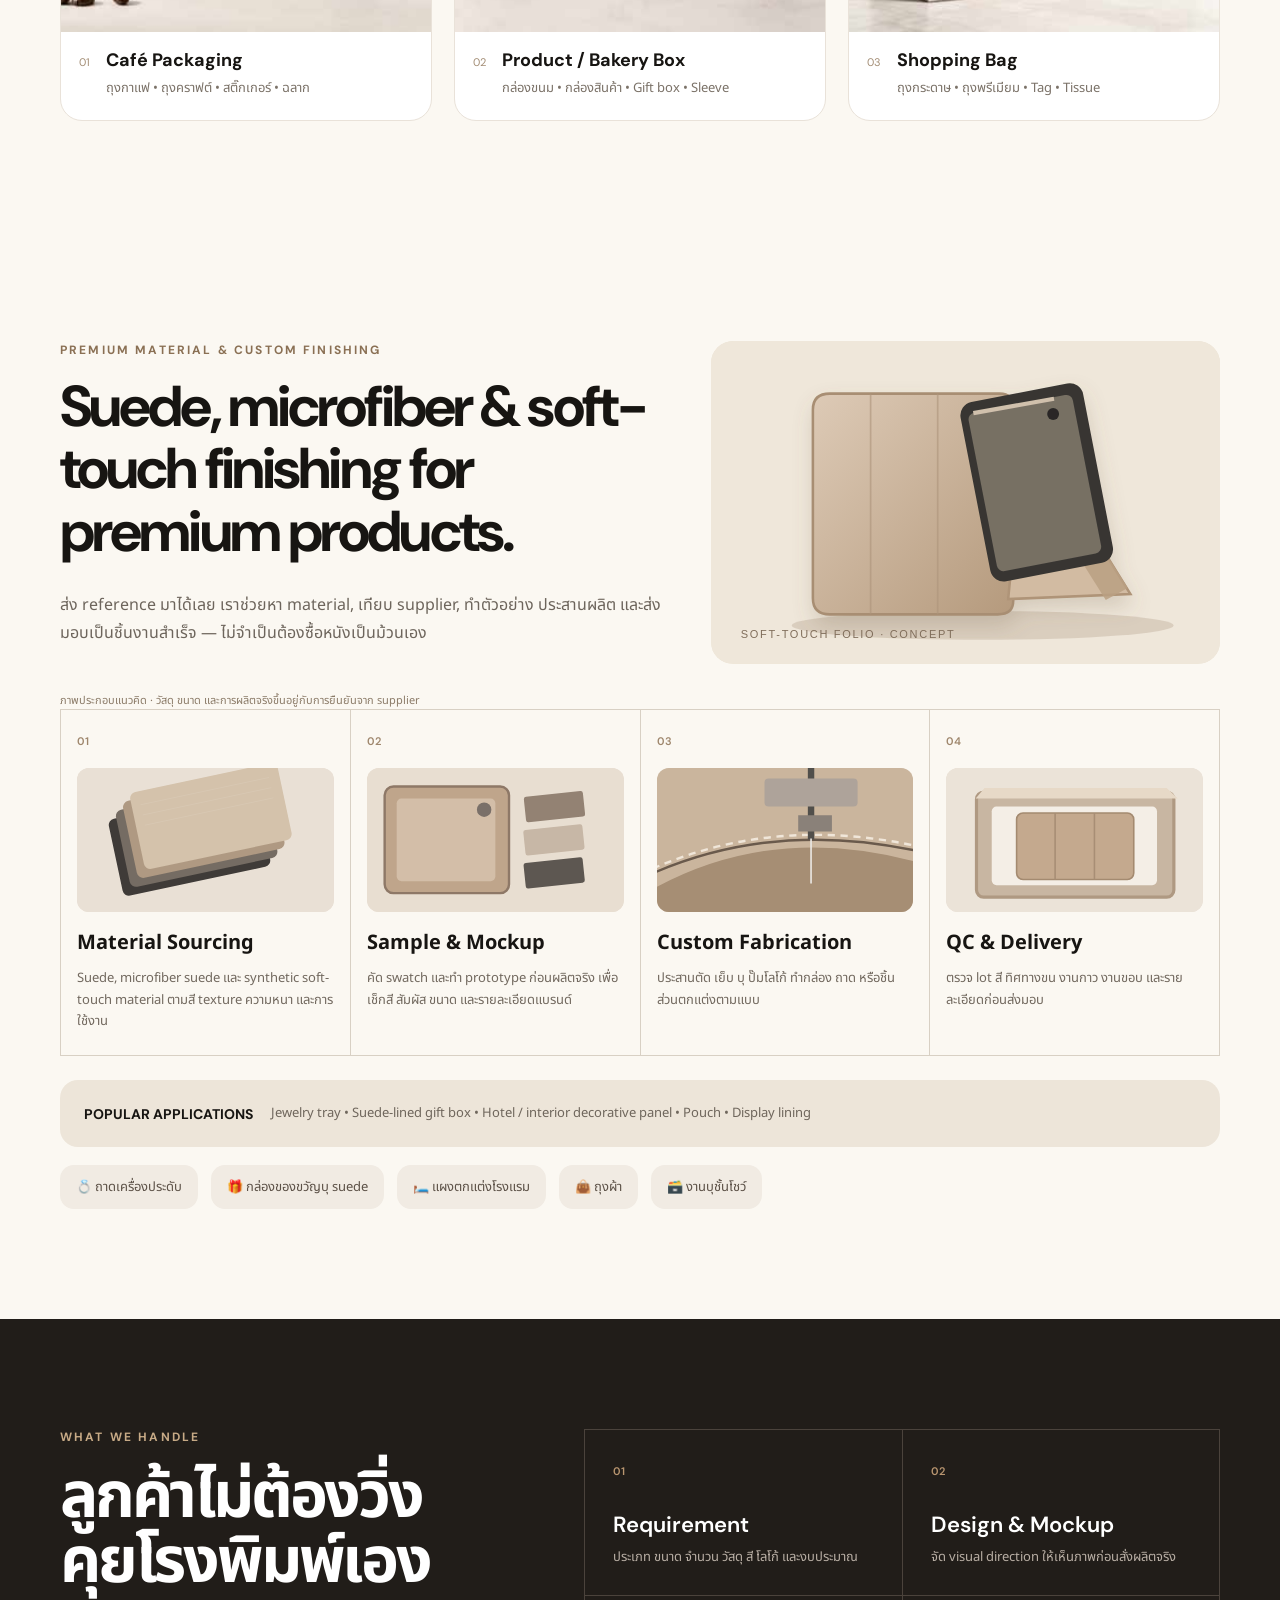
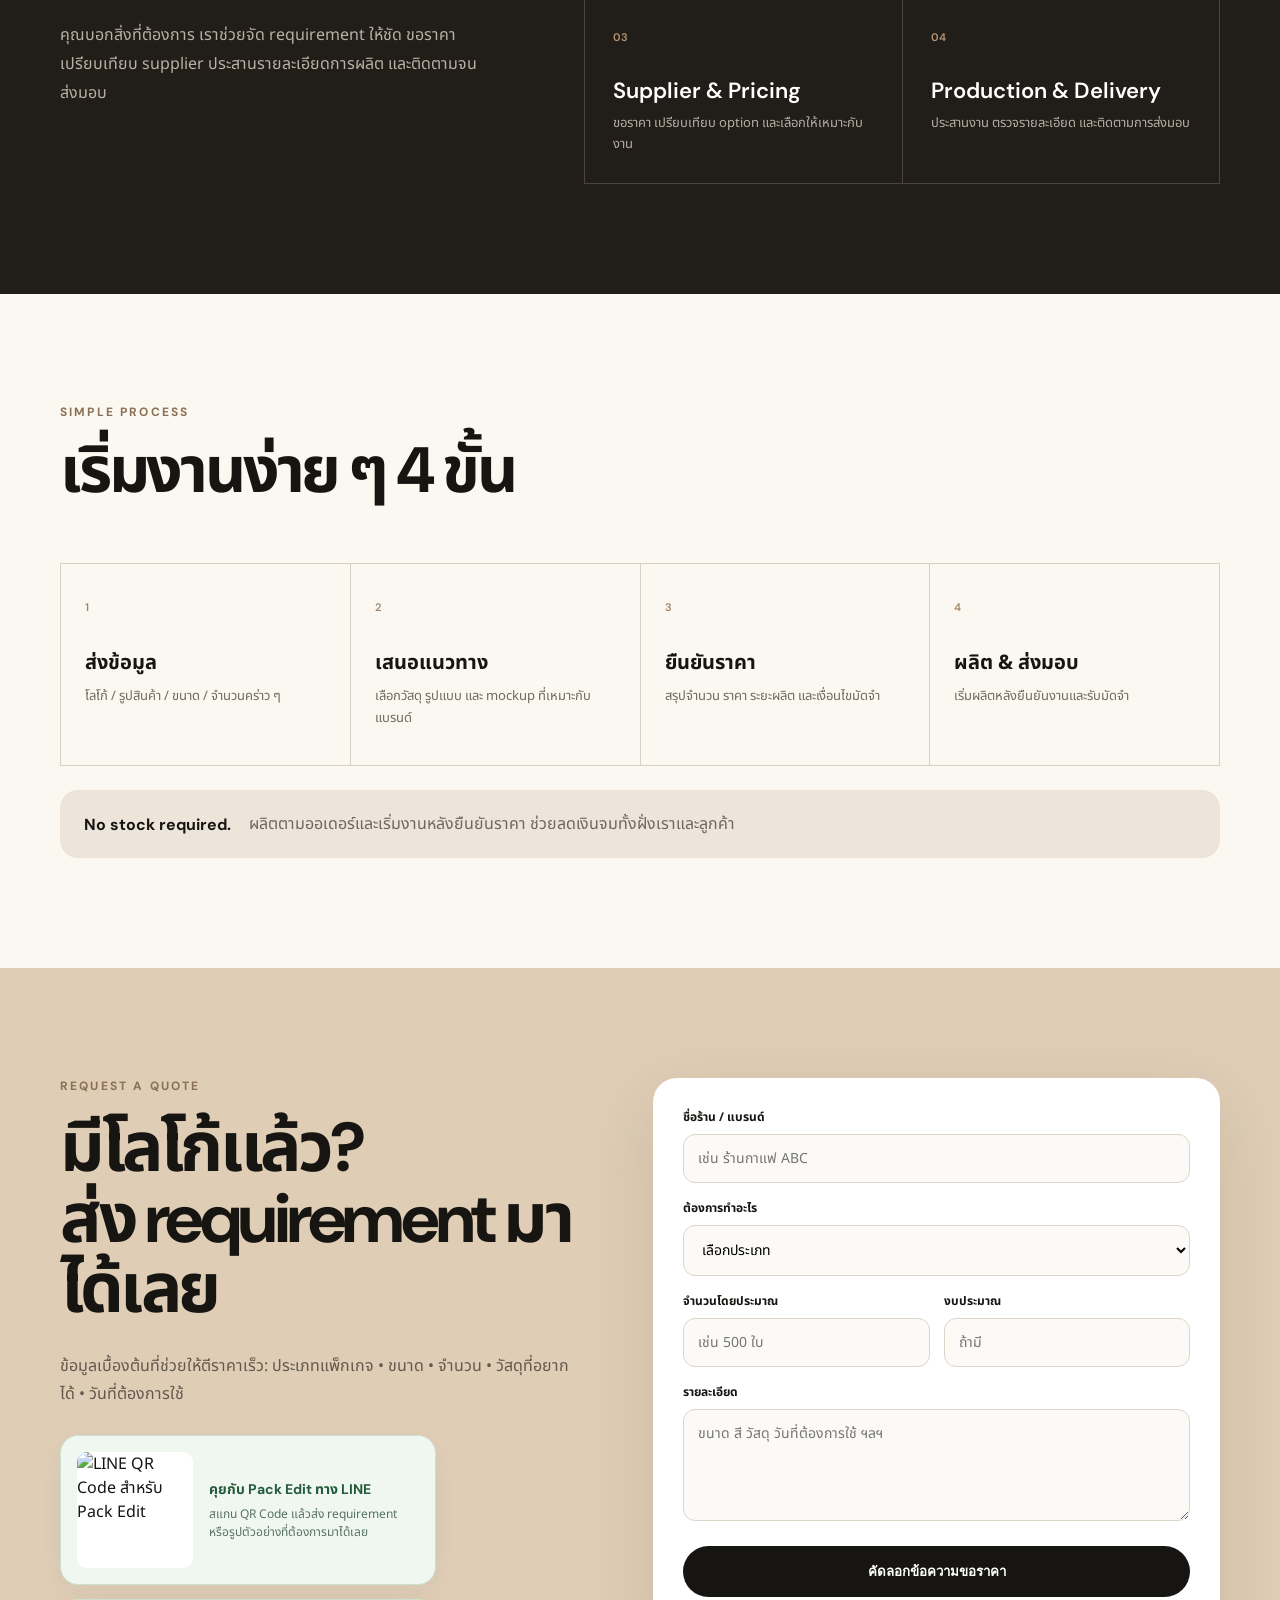
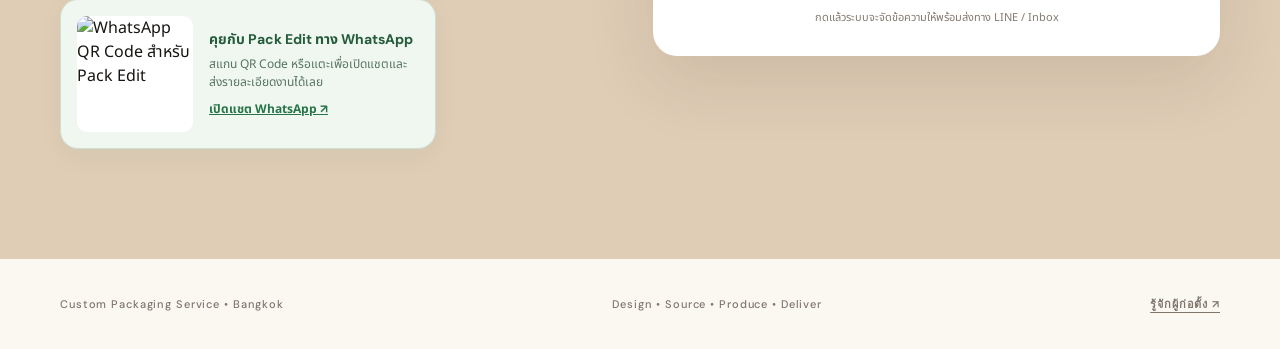
==== commit 37f607cf: "Illustrate suede and microfiber finishing with iPad folio concept and production visuals" ====
--- a/index.html
+++ b/index.html
@@ -51,6 +51,9 @@
 @media(max-width:900px){.nav nav a:not(.small){display:none}.hero,.service-grid,.quote-grid{grid-template-columns:1fr}.hero{padding-top:45px;gap:35px}.hero-art{max-width:620px}.floating-card{left:14px}.gallery{grid-template-columns:1fr 1fr}.gallery .card:last-child{grid-column:1/-1;max-width:50%;margin:auto}.service-grid{gap:50px}.steps{grid-template-columns:1fr 1fr}.section-head{align-items:start;flex-direction:column;gap:0}.section-head>p{max-width:700px}.strip-inner{overflow:hidden;gap:18px;justify-content:flex-start}.strip-inner span:nth-of-type(n+5),.strip-inner i:nth-of-type(n+5){display:none}}
 @media(max-width:600px){.wrap{width:min(100% - 28px,1160px)}.nav{height:68px}.brand{font-size:12px}.brand span{display:none}.hero{min-height:auto;padding-bottom:50px}.hero h1{font-size:46px}.lead{font-size:15px}.actions{align-items:flex-start;flex-direction:column;gap:16px}.gallery{grid-template-columns:1fr}.gallery .card:last-child{grid-column:auto;max-width:none}.section,.service-bg,.quote-section{padding:74px 0}.service-list,.steps{grid-template-columns:1fr}.service-list{border-left:0}.service-list>div{border-left:1px solid #4b433c}.steps{border-left:0}.steps>div{border-left:1px solid var(--line)}.two{grid-template-columns:1fr}.notice{align-items:flex-start;flex-direction:column;gap:6px}.footer{height:auto;padding:28px 0;gap:10px;align-items:flex-start;flex-direction:column}.floating-card{position:static;margin-top:12px}.quote-card{padding:22px}}
 .line-contact strong,.whatsapp-contact strong{color:#245b3b}.line-contact span,.whatsapp-contact span{color:#587363}
+
+/* Premium material image-led presentation */
+.premium-showcase{display:grid;grid-template-columns:1.1fr .9fr;gap:28px;align-items:center;margin:0 0 28px}.premium-showcase .section-head{margin:0;display:block}.premium-showcase .section-head h2{font-size:clamp(35px,4.5vw,62px);line-height:1.08}.premium-showcase .section-head>p{max-width:680px}.premium-ipad-visual{margin:0;border-radius:22px;overflow:hidden;background:#efe7da}.premium-ipad-visual svg{display:block;width:100%;height:auto}.premium-photo-note{display:block;font-size:11px;color:#8b7b68;margin-top:8px}.premium-steps>div{padding:18px 16px 23px}.premium-step-visual{border-radius:12px;overflow:hidden;margin:16px 0;background:#e8dfd4}.premium-step-visual svg{width:100%;height:auto;display:block}.premium-steps h3{margin:7px 0 10px}.premium-apps{display:flex;gap:18px;align-items:center;flex-wrap:wrap}.premium-apps strong{font-size:14px}.premium-apps span{font-size:13px;line-height:1.7}.premium-application-icons{display:flex;flex-wrap:wrap;gap:13px;margin-top:18px}.premium-application-icons span{display:inline-flex;gap:7px;align-items:center;padding:12px 16px;background:#f1ebe3;border-radius:14px;font-size:13px;color:#5c5147}@media(max-width:800px){.premium-showcase{grid-template-columns:1fr}.premium-showcase .section-head h2{font-size:clamp(34px,7vw,54px)}}
 </style>
 </head>
 <body>
@@ -108,20 +111,25 @@
 
 
     <section id="premium-material" class="section wrap">
-      <div class="section-head compact">
+      <div class="premium-showcase">
+        <div class="section-head compact">
         <div>
           <div class="eyebrow">PREMIUM MATERIAL & CUSTOM FINISHING</div>
           <h2>Suede, microfiber & soft-touch finishing for premium products.</h2>
         </div>
         <p>ส่ง reference มาได้เลย เราช่วยหา material, เทียบ supplier, ทำตัวอย่าง ประสานผลิต และส่งมอบเป็นชิ้นงานสำเร็จ — ไม่จำเป็นต้องซื้อหนังเป็นม้วนเอง</p>
       </div>
-      <div class="steps">
-        <div><span>01</span><h3>Material Sourcing</h3><p>Suede, microfiber suede และ synthetic soft-touch material ตามสี texture ความหนา และการใช้งาน</p></div>
-        <div><span>02</span><h3>Sample & Mockup</h3><p>คัด swatch และทำ prototype ก่อนผลิตจริง เพื่อเช็กสี สัมผัส ขนาด และรายละเอียดแบรนด์</p></div>
-        <div><span>03</span><h3>Custom Fabrication</h3><p>ประสานตัด เย็บ บุ ปั๊มโลโก้ ทำกล่อง ถาด หรือชิ้นส่วนตกแต่งตามแบบ</p></div>
-        <div><span>04</span><h3>QC & Delivery</h3><p>ตรวจ lot สี ทิศทางขน งานกาว งานขอบ และรายละเอียดก่อนส่งมอบ</p></div>
+        <figure class="premium-ipad-visual"><svg viewBox="0 0 600 380" role="img" aria-label="Illustration of a beige suede iPad folio case with stand"><defs><linearGradient id="suedeBg" x2="1" y2="1"><stop stop-color="#e9ded0"/><stop offset="1" stop-color="#c3ad94"/></linearGradient><linearGradient id="suedeFace" x2="1" y2="1"><stop stop-color="#ddcab6"/><stop offset="1" stop-color="#b59a7d"/></linearGradient><filter id="suedeShadow"><feDropShadow dx="2" dy="12" stdDeviation="12" flood-color="#76624c" flood-opacity=".22"/></filter></defs><rect width="600" height="380" rx="23" fill="#efe7da"/><ellipse cx="320" cy="335" rx="225" ry="17" fill="#c6b6a4" opacity=".5"/><g filter="url(#suedeShadow)"><path d="M120 81 Q120 62 140 62 L340 62 Q356 62 356 80 L356 306 Q356 322 338 322 L140 322 Q120 322 120 303 Z" fill="url(#suedeFace)" stroke="#a88e73" stroke-width="3"/><path d="M188 62 V322 M267 62 V322" stroke="#ae957c" stroke-width="2" opacity=".62"/><path d="M370 98 L494 298 L350 304 Z" fill="#d2bba2" stroke="#af9478" stroke-width="3"/><path d="M362 89 L491 291 L465 305 L340 106Z" fill="#baa083" opacity=".85"/><rect x="291" y="75" width="147" height="215" rx="16" fill="#383632" transform="rotate(-11 291 75)"/><rect x="302" y="86" width="125" height="190" rx="8" fill="#776f64" transform="rotate(-11 302 86)"/><path d="M309 85 L404 68" stroke="#d0c0ac" stroke-width="5"/><circle cx="403" cy="86" r="7" fill="#292826"/></g><text x="35" y="350" font-family="Arial,sans-serif" fill="#806e5b" font-size="13" letter-spacing="2">SOFT-TOUCH FOLIO · CONCEPT</text></svg></figure>
       </div>
-      <div class="notice"><strong>POPULAR APPLICATIONS</strong><span>Jewelry tray • Suede-lined gift box • Hotel / interior decorative panel • Pouch • Display lining</span></div>
+      <div class="premium-photo-note">ภาพประกอบแนวคิด · วัสดุ ขนาด และการผลิตจริงขึ้นอยู่กับการยืนยันจาก supplier</div>
+      <div class="steps premium-steps">
+        <div><span>01</span><div class="premium-step-visual"><svg viewBox="0 0 320 180" role="img" aria-label="Stacked suede and microfiber material swatches"><rect width="320" height="180" fill="#e9e0d5"/><g transform="rotate(-12 160 90)"><rect x="46" y="40" width="188" height="98" rx="8" fill="#3f3b38"/><rect x="57" y="31" width="188" height="98" rx="8" fill="#756c63"/><rect x="68" y="22" width="188" height="98" rx="8" fill="#af9982"/><rect x="79" y="13" width="188" height="98" rx="8" fill="#d4c2ab"/><path d="M90 30 H254 M90 43 H254 M90 56 H254" stroke="#fff" opacity=".1"/></g></svg></div><h3>Material Sourcing</h3><p>Suede, microfiber suede และ synthetic soft-touch material ตามสี texture ความหนา และการใช้งาน</p></div>
+        <div><span>02</span><div class="premium-step-visual"><svg viewBox="0 0 320 180" role="img" aria-label="Beige tablet case prototype with swatch samples"><rect width="320" height="180" fill="#e8ded1"/><rect x="22" y="23" width="155" height="133" rx="11" fill="#bfa58b" stroke="#8e7867" stroke-width="3"/><rect x="37" y="38" width="123" height="103" rx="6" fill="#d3bea8"/><circle cx="146" cy="52" r="9" fill="#7a7069"/><g transform="rotate(-6 228 90)"><rect x="201" y="33" width="74" height="32" rx="3" fill="#938273"/><rect x="196" y="74" width="74" height="32" rx="3" fill="#c7b7a6"/><rect x="192" y="115" width="74" height="32" rx="3" fill="#5d5751"/></g></svg></div><h3>Sample & Mockup</h3><p>คัด swatch และทำ prototype ก่อนผลิตจริง เพื่อเช็กสี สัมผัส ขนาด และรายละเอียดแบรนด์</p></div>
+        <div><span>03</span><div class="premium-step-visual"><svg viewBox="0 0 320 180" role="img" aria-label="Close-up illustration of stitching suede fabric"><rect width="320" height="180" fill="#cab59d"/><path d="M0 148 Q145 70 320 116 L320 180 H0Z" fill="#a68e74"/><path d="M-20 138 Q145 60 340 107" stroke="#6a5a4c" stroke-width="3" fill="none"/><path d="M-20 132 Q145 54 340 101" stroke="#f0e6d9" stroke-width="3" stroke-dasharray="9 7" fill="none"/><path d="M192 0 V89" stroke="#514f4b" stroke-width="8"/><path d="M192 88 L192 144" stroke="#ece9e5" stroke-width="2"/><path d="M176 59 H218 V79 H176 Z" fill="#8a8179"/><rect x="134" y="13" width="116" height="35" rx="5" fill="#aea39a"/></svg></div><h3>Custom Fabrication</h3><p>ประสานตัด เย็บ บุ ปั๊มโลโก้ ทำกล่อง ถาด หรือชิ้นส่วนตกแต่งตามแบบ</p></div>
+        <div><span>04</span><div class="premium-step-visual"><svg viewBox="0 0 320 180" role="img" aria-label="Suede tablet cover packed in a presentation box"><rect width="320" height="180" fill="#ebe3d8"/><rect x="38" y="30" width="246" height="131" rx="9" fill="#c8b6a2" stroke="#af9982" stroke-width="4"/><rect x="57" y="48" width="206" height="98" rx="6" fill="#f4eee6"/><rect x="88" y="56" width="146" height="83" rx="8" fill="#c4a98e" stroke="#a48a70" stroke-width="2"/><path d="M136 56 V139 M185 56 V139" stroke="#a88e75" stroke-width="2"/><path d="M48 25 L275 25 L289 38 L37 38Z" fill="#e7d9c7"/></svg></div><h3>QC & Delivery</h3><p>ตรวจ lot สี ทิศทางขน งานกาว งานขอบ และรายละเอียดก่อนส่งมอบ</p></div>
+      </div>
+      <div class="notice premium-apps"><strong>POPULAR APPLICATIONS</strong><span>Jewelry tray • Suede-lined gift box • Hotel / interior decorative panel • Pouch • Display lining</span></div>
+      <div class="premium-application-icons"><span>💍 ถาดเครื่องประดับ</span><span>🎁 กล่องของขวัญบุ suede</span><span>🛏️ แผงตกแต่งโรงแรม</span><span>👜 ถุงผ้า</span><span>🗃️ งานบุชั้นโชว์</span></div>
     </section>
 
     <section id="service" class="section service-bg">
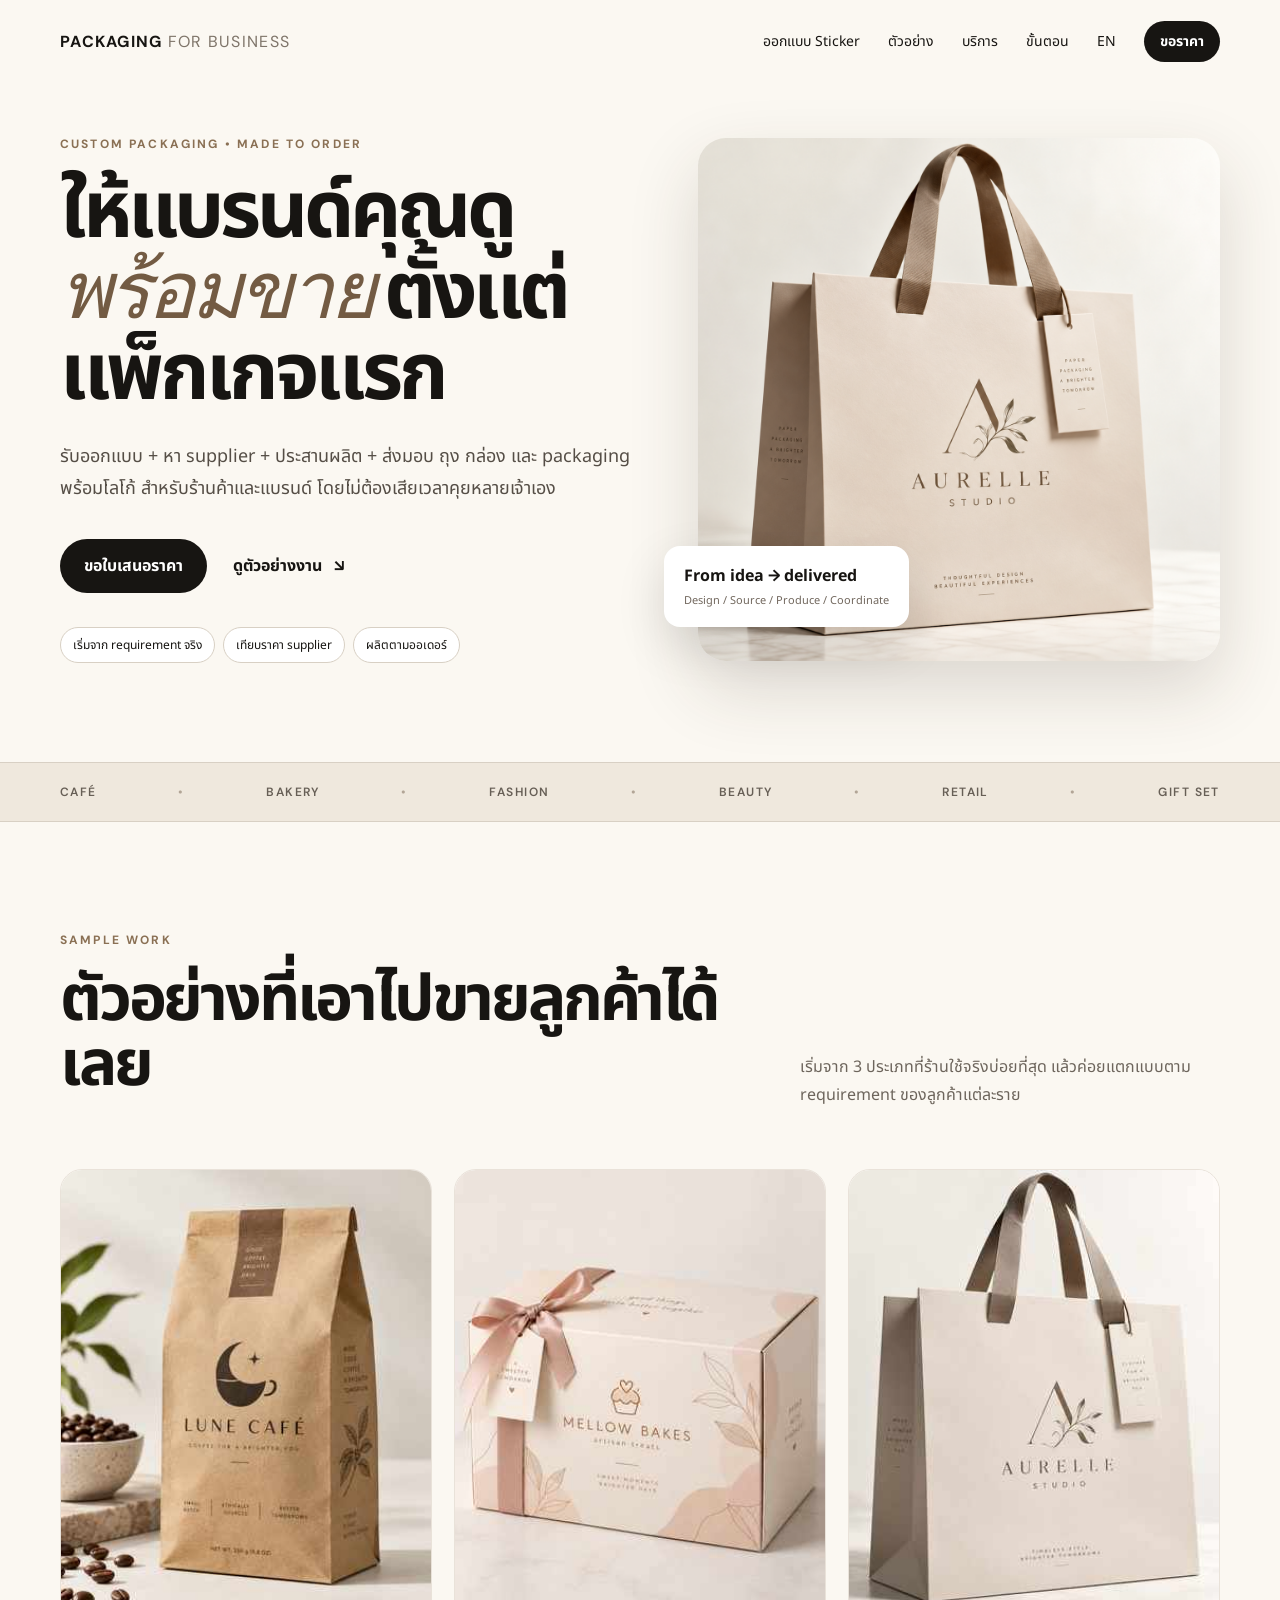
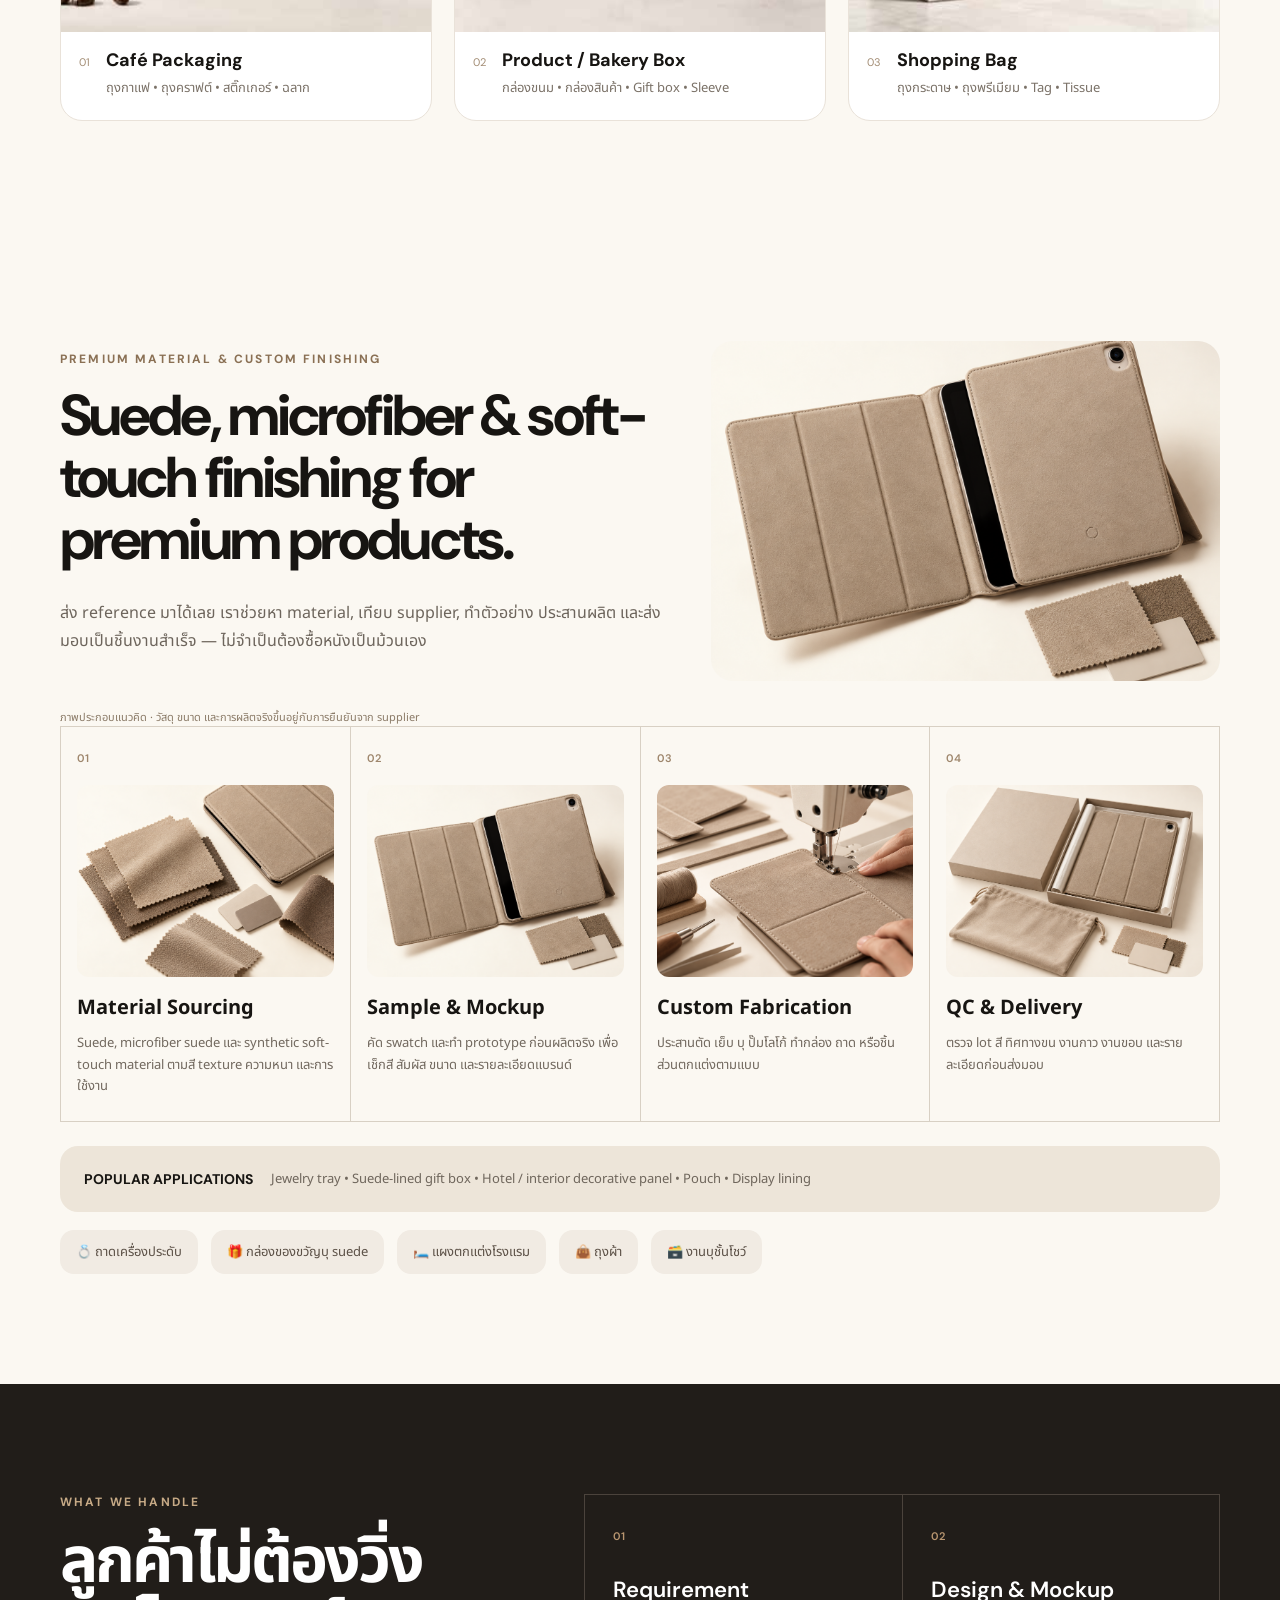
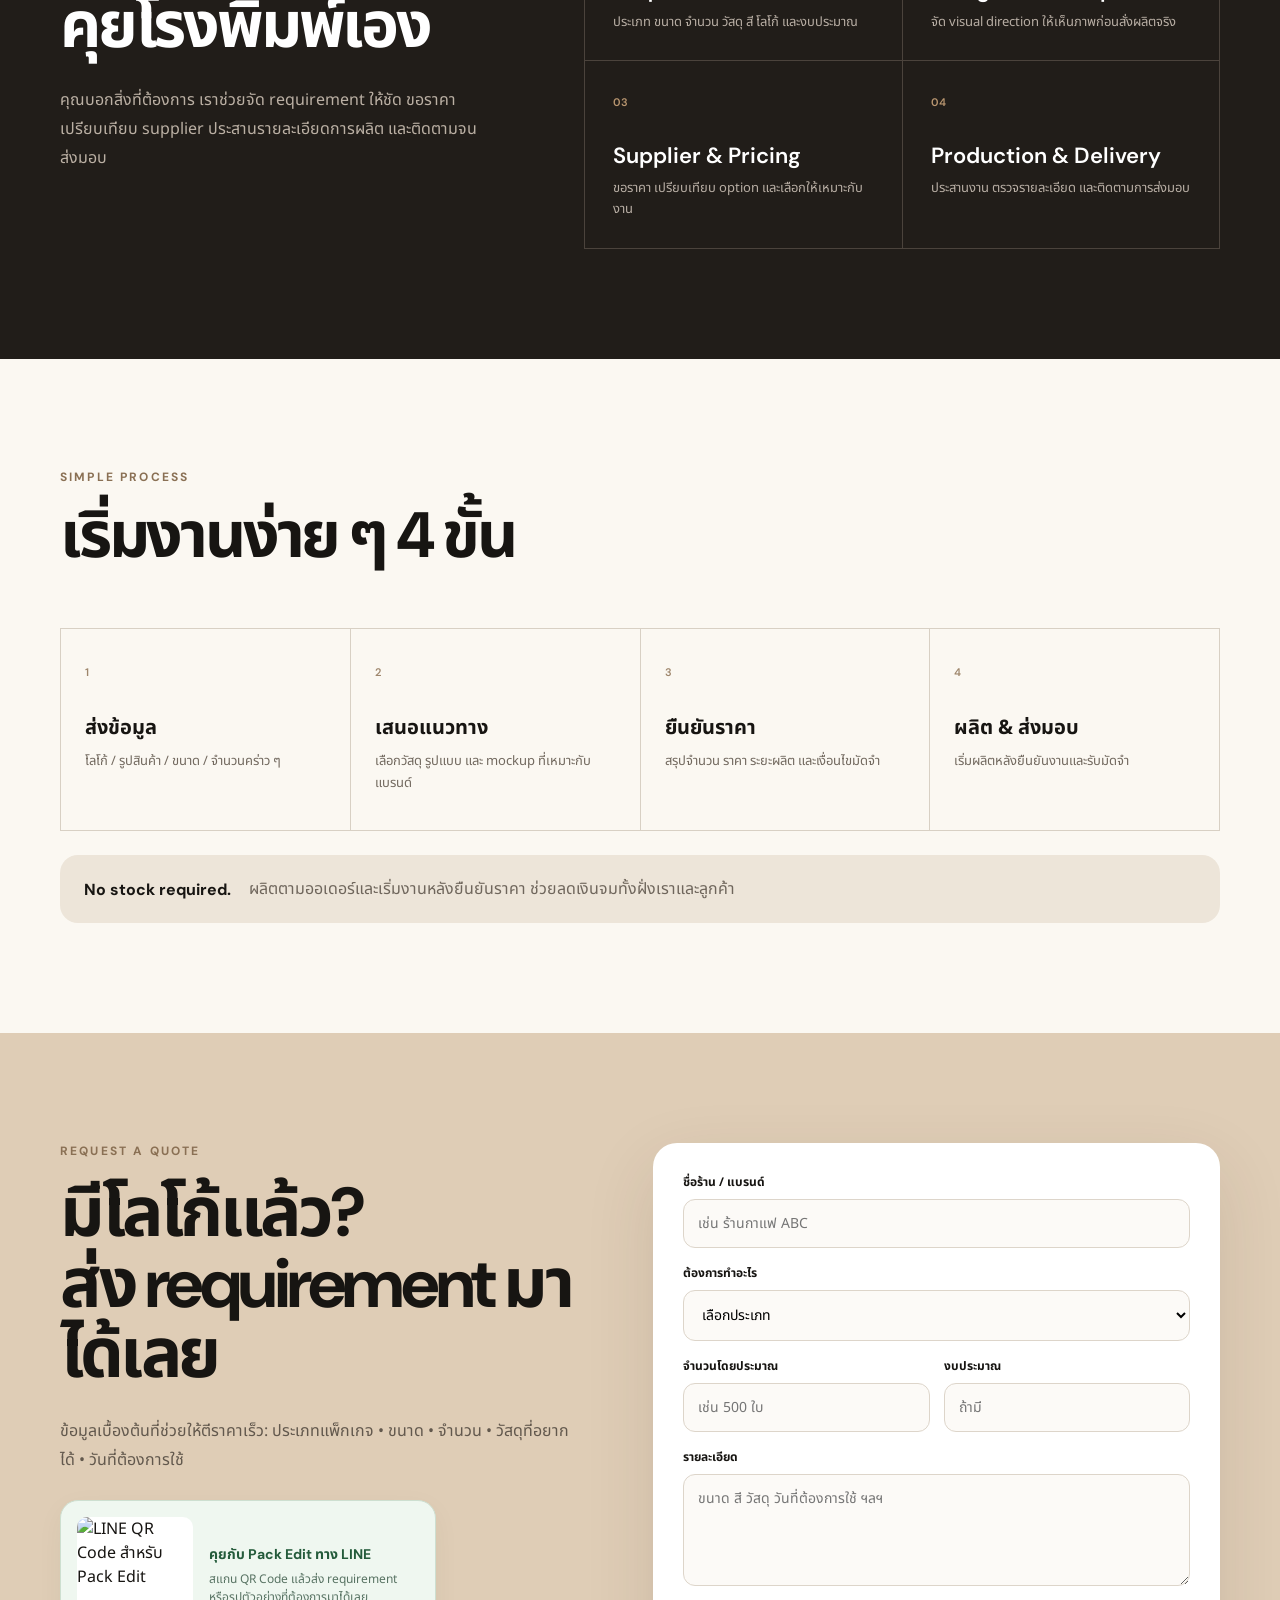
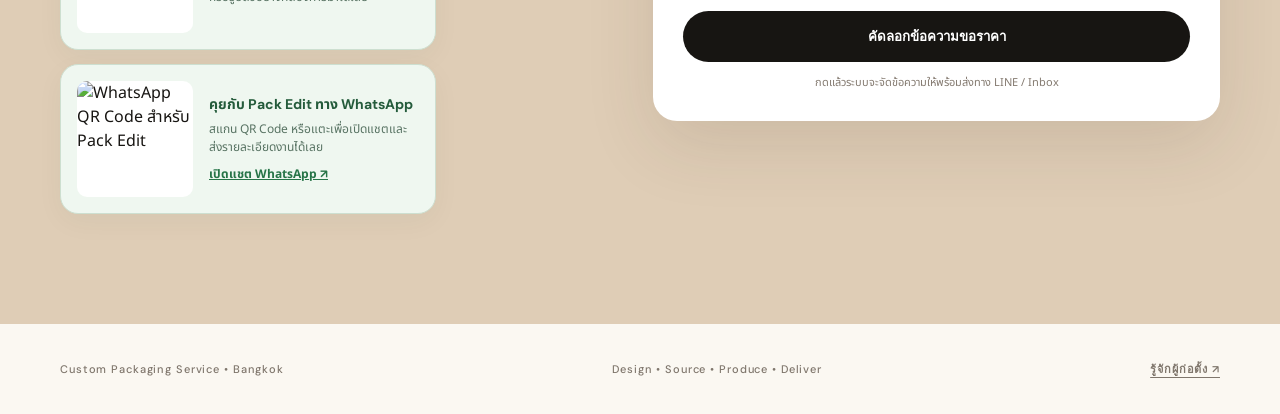
==== commit 9a793485: "Replace premium material SVG diagrams with four uploaded photographic concepts" ====
--- a/index.html
+++ b/index.html
@@ -54,6 +54,8 @@
 
 /* Premium material image-led presentation */
 .premium-showcase{display:grid;grid-template-columns:1.1fr .9fr;gap:28px;align-items:center;margin:0 0 28px}.premium-showcase .section-head{margin:0;display:block}.premium-showcase .section-head h2{font-size:clamp(35px,4.5vw,62px);line-height:1.08}.premium-showcase .section-head>p{max-width:680px}.premium-ipad-visual{margin:0;border-radius:22px;overflow:hidden;background:#efe7da}.premium-ipad-visual svg{display:block;width:100%;height:auto}.premium-photo-note{display:block;font-size:11px;color:#8b7b68;margin-top:8px}.premium-steps>div{padding:18px 16px 23px}.premium-step-visual{border-radius:12px;overflow:hidden;margin:16px 0;background:#e8dfd4}.premium-step-visual svg{width:100%;height:auto;display:block}.premium-steps h3{margin:7px 0 10px}.premium-apps{display:flex;gap:18px;align-items:center;flex-wrap:wrap}.premium-apps strong{font-size:14px}.premium-apps span{font-size:13px;line-height:1.7}.premium-application-icons{display:flex;flex-wrap:wrap;gap:13px;margin-top:18px}.premium-application-icons span{display:inline-flex;gap:7px;align-items:center;padding:12px 16px;background:#f1ebe3;border-radius:14px;font-size:13px;color:#5c5147}@media(max-width:800px){.premium-showcase{grid-template-columns:1fr}.premium-showcase .section-head h2{font-size:clamp(34px,7vw,54px)}}
+
+.premium-ipad-visual img{width:100%;height:auto;aspect-ratio:3/2;object-fit:cover;display:block}.premium-step-visual img{width:100%;height:auto;aspect-ratio:4/3;object-fit:cover;display:block}
 </style>
 </head>
 <body>
@@ -119,14 +121,14 @@
         </div>
         <p>ส่ง reference มาได้เลย เราช่วยหา material, เทียบ supplier, ทำตัวอย่าง ประสานผลิต และส่งมอบเป็นชิ้นงานสำเร็จ — ไม่จำเป็นต้องซื้อหนังเป็นม้วนเอง</p>
       </div>
-        <figure class="premium-ipad-visual"><svg viewBox="0 0 600 380" role="img" aria-label="Illustration of a beige suede iPad folio case with stand"><defs><linearGradient id="suedeBg" x2="1" y2="1"><stop stop-color="#e9ded0"/><stop offset="1" stop-color="#c3ad94"/></linearGradient><linearGradient id="suedeFace" x2="1" y2="1"><stop stop-color="#ddcab6"/><stop offset="1" stop-color="#b59a7d"/></linearGradient><filter id="suedeShadow"><feDropShadow dx="2" dy="12" stdDeviation="12" flood-color="#76624c" flood-opacity=".22"/></filter></defs><rect width="600" height="380" rx="23" fill="#efe7da"/><ellipse cx="320" cy="335" rx="225" ry="17" fill="#c6b6a4" opacity=".5"/><g filter="url(#suedeShadow)"><path d="M120 81 Q120 62 140 62 L340 62 Q356 62 356 80 L356 306 Q356 322 338 322 L140 322 Q120 322 120 303 Z" fill="url(#suedeFace)" stroke="#a88e73" stroke-width="3"/><path d="M188 62 V322 M267 62 V322" stroke="#ae957c" stroke-width="2" opacity=".62"/><path d="M370 98 L494 298 L350 304 Z" fill="#d2bba2" stroke="#af9478" stroke-width="3"/><path d="M362 89 L491 291 L465 305 L340 106Z" fill="#baa083" opacity=".85"/><rect x="291" y="75" width="147" height="215" rx="16" fill="#383632" transform="rotate(-11 291 75)"/><rect x="302" y="86" width="125" height="190" rx="8" fill="#776f64" transform="rotate(-11 302 86)"/><path d="M309 85 L404 68" stroke="#d0c0ac" stroke-width="5"/><circle cx="403" cy="86" r="7" fill="#292826"/></g><text x="35" y="350" font-family="Arial,sans-serif" fill="#806e5b" font-size="13" letter-spacing="2">SOFT-TOUCH FOLIO · CONCEPT</text></svg></figure>
+        <figure class="premium-ipad-visual"><img src="/ChatGPT%20Image%20Oct%2022%2C%202026%20at%2010_13_08%20PM.png" alt="Premium beige suede microfiber iPad folio case product concept" loading="eager" decoding="async" /></figure>
       </div>
       <div class="premium-photo-note">ภาพประกอบแนวคิด · วัสดุ ขนาด และการผลิตจริงขึ้นอยู่กับการยืนยันจาก supplier</div>
       <div class="steps premium-steps">
-        <div><span>01</span><div class="premium-step-visual"><svg viewBox="0 0 320 180" role="img" aria-label="Stacked suede and microfiber material swatches"><rect width="320" height="180" fill="#e9e0d5"/><g transform="rotate(-12 160 90)"><rect x="46" y="40" width="188" height="98" rx="8" fill="#3f3b38"/><rect x="57" y="31" width="188" height="98" rx="8" fill="#756c63"/><rect x="68" y="22" width="188" height="98" rx="8" fill="#af9982"/><rect x="79" y="13" width="188" height="98" rx="8" fill="#d4c2ab"/><path d="M90 30 H254 M90 43 H254 M90 56 H254" stroke="#fff" opacity=".1"/></g></svg></div><h3>Material Sourcing</h3><p>Suede, microfiber suede และ synthetic soft-touch material ตามสี texture ความหนา และการใช้งาน</p></div>
-        <div><span>02</span><div class="premium-step-visual"><svg viewBox="0 0 320 180" role="img" aria-label="Beige tablet case prototype with swatch samples"><rect width="320" height="180" fill="#e8ded1"/><rect x="22" y="23" width="155" height="133" rx="11" fill="#bfa58b" stroke="#8e7867" stroke-width="3"/><rect x="37" y="38" width="123" height="103" rx="6" fill="#d3bea8"/><circle cx="146" cy="52" r="9" fill="#7a7069"/><g transform="rotate(-6 228 90)"><rect x="201" y="33" width="74" height="32" rx="3" fill="#938273"/><rect x="196" y="74" width="74" height="32" rx="3" fill="#c7b7a6"/><rect x="192" y="115" width="74" height="32" rx="3" fill="#5d5751"/></g></svg></div><h3>Sample & Mockup</h3><p>คัด swatch และทำ prototype ก่อนผลิตจริง เพื่อเช็กสี สัมผัส ขนาด และรายละเอียดแบรนด์</p></div>
-        <div><span>03</span><div class="premium-step-visual"><svg viewBox="0 0 320 180" role="img" aria-label="Close-up illustration of stitching suede fabric"><rect width="320" height="180" fill="#cab59d"/><path d="M0 148 Q145 70 320 116 L320 180 H0Z" fill="#a68e74"/><path d="M-20 138 Q145 60 340 107" stroke="#6a5a4c" stroke-width="3" fill="none"/><path d="M-20 132 Q145 54 340 101" stroke="#f0e6d9" stroke-width="3" stroke-dasharray="9 7" fill="none"/><path d="M192 0 V89" stroke="#514f4b" stroke-width="8"/><path d="M192 88 L192 144" stroke="#ece9e5" stroke-width="2"/><path d="M176 59 H218 V79 H176 Z" fill="#8a8179"/><rect x="134" y="13" width="116" height="35" rx="5" fill="#aea39a"/></svg></div><h3>Custom Fabrication</h3><p>ประสานตัด เย็บ บุ ปั๊มโลโก้ ทำกล่อง ถาด หรือชิ้นส่วนตกแต่งตามแบบ</p></div>
-        <div><span>04</span><div class="premium-step-visual"><svg viewBox="0 0 320 180" role="img" aria-label="Suede tablet cover packed in a presentation box"><rect width="320" height="180" fill="#ebe3d8"/><rect x="38" y="30" width="246" height="131" rx="9" fill="#c8b6a2" stroke="#af9982" stroke-width="4"/><rect x="57" y="48" width="206" height="98" rx="6" fill="#f4eee6"/><rect x="88" y="56" width="146" height="83" rx="8" fill="#c4a98e" stroke="#a48a70" stroke-width="2"/><path d="M136 56 V139 M185 56 V139" stroke="#a88e75" stroke-width="2"/><path d="M48 25 L275 25 L289 38 L37 38Z" fill="#e7d9c7"/></svg></div><h3>QC & Delivery</h3><p>ตรวจ lot สี ทิศทางขน งานกาว งานขอบ และรายละเอียดก่อนส่งมอบ</p></div>
+        <div><span>01</span><div class="premium-step-visual"><img src="/ChatGPT%20Image%20Oct%2022%2C%202026%20at%2010_12_54%20PM.png" alt="Beige taupe microfiber suede material swatches showing texture" loading="lazy" decoding="async" /></div><h3>Material Sourcing</h3><p>Suede, microfiber suede และ synthetic soft-touch material ตามสี texture ความหนา และการใช้งาน</p></div>
+        <div><span>02</span><div class="premium-step-visual"><img src="/ChatGPT%20Image%20Oct%2022%2C%202026%20at%2010_13_08%20PM.png" alt="Suede iPad folio sample mockup with material swatches" loading="lazy" decoding="async" /></div><h3>Sample & Mockup</h3><p>คัด swatch และทำ prototype ก่อนผลิตจริง เพื่อเช็กสี สัมผัส ขนาด และรายละเอียดแบรนด์</p></div>
+        <div><span>03</span><div class="premium-step-visual"><img src="/ChatGPT%20Image%20Oct%2022%2C%202026%20at%2010_13_36%20PM.png" alt="Premium suede case stitching and careful fabrication detail" loading="lazy" decoding="async" /></div><h3>Custom Fabrication</h3><p>ประสานตัด เย็บ บุ ปั๊มโลโก้ ทำกล่อง ถาด หรือชิ้นส่วนตกแต่งตามแบบ</p></div>
+        <div><span>04</span><div class="premium-step-visual"><img src="/ChatGPT%20Image%20Oct%2022%2C%202026%20at%2010_13_45%20PM.png" alt="Finished suede iPad folio packed in premium gift box ready for delivery" loading="lazy" decoding="async" /></div><h3>QC & Delivery</h3><p>ตรวจ lot สี ทิศทางขน งานกาว งานขอบ และรายละเอียดก่อนส่งมอบ</p></div>
       </div>
       <div class="notice premium-apps"><strong>POPULAR APPLICATIONS</strong><span>Jewelry tray • Suede-lined gift box • Hotel / interior decorative panel • Pouch • Display lining</span></div>
       <div class="premium-application-icons"><span>💍 ถาดเครื่องประดับ</span><span>🎁 กล่องของขวัญบุ suede</span><span>🛏️ แผงตกแต่งโรงแรม</span><span>👜 ถุงผ้า</span><span>🗃️ งานบุชั้นโชว์</span></div>
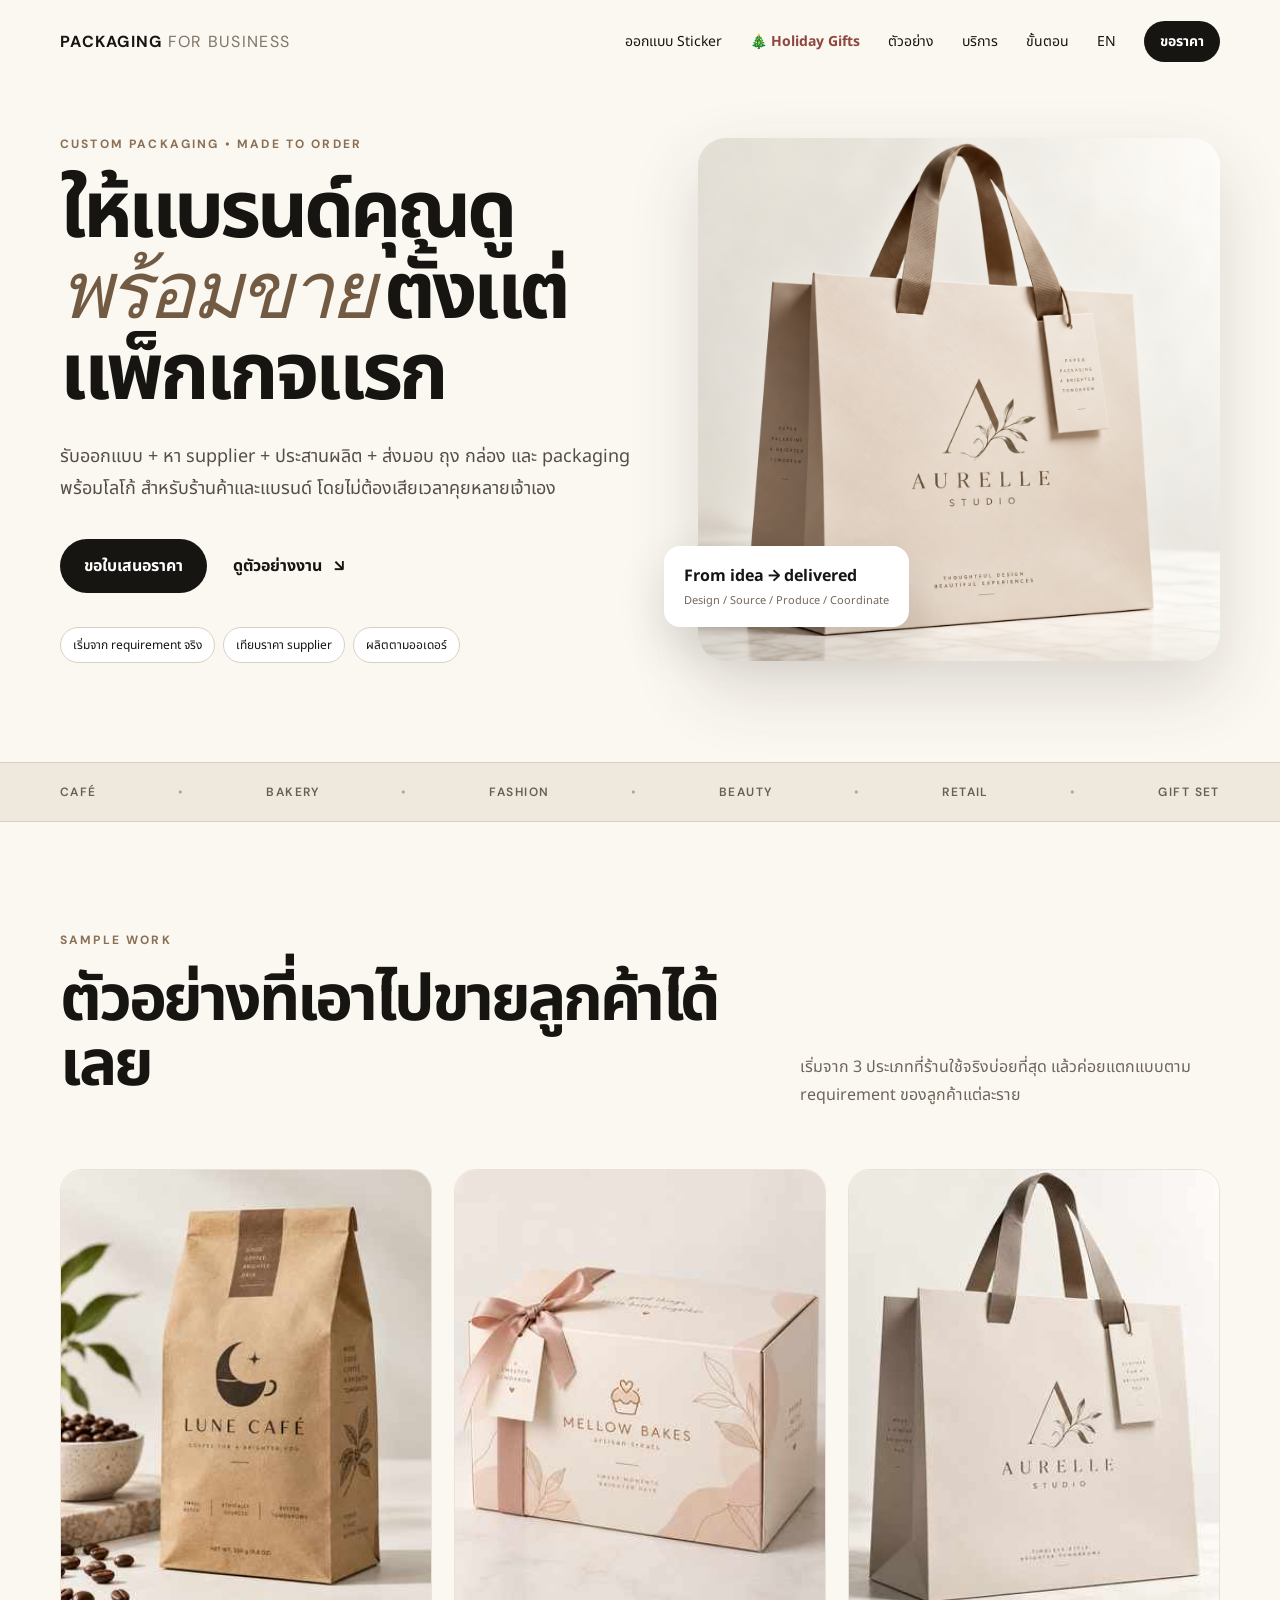
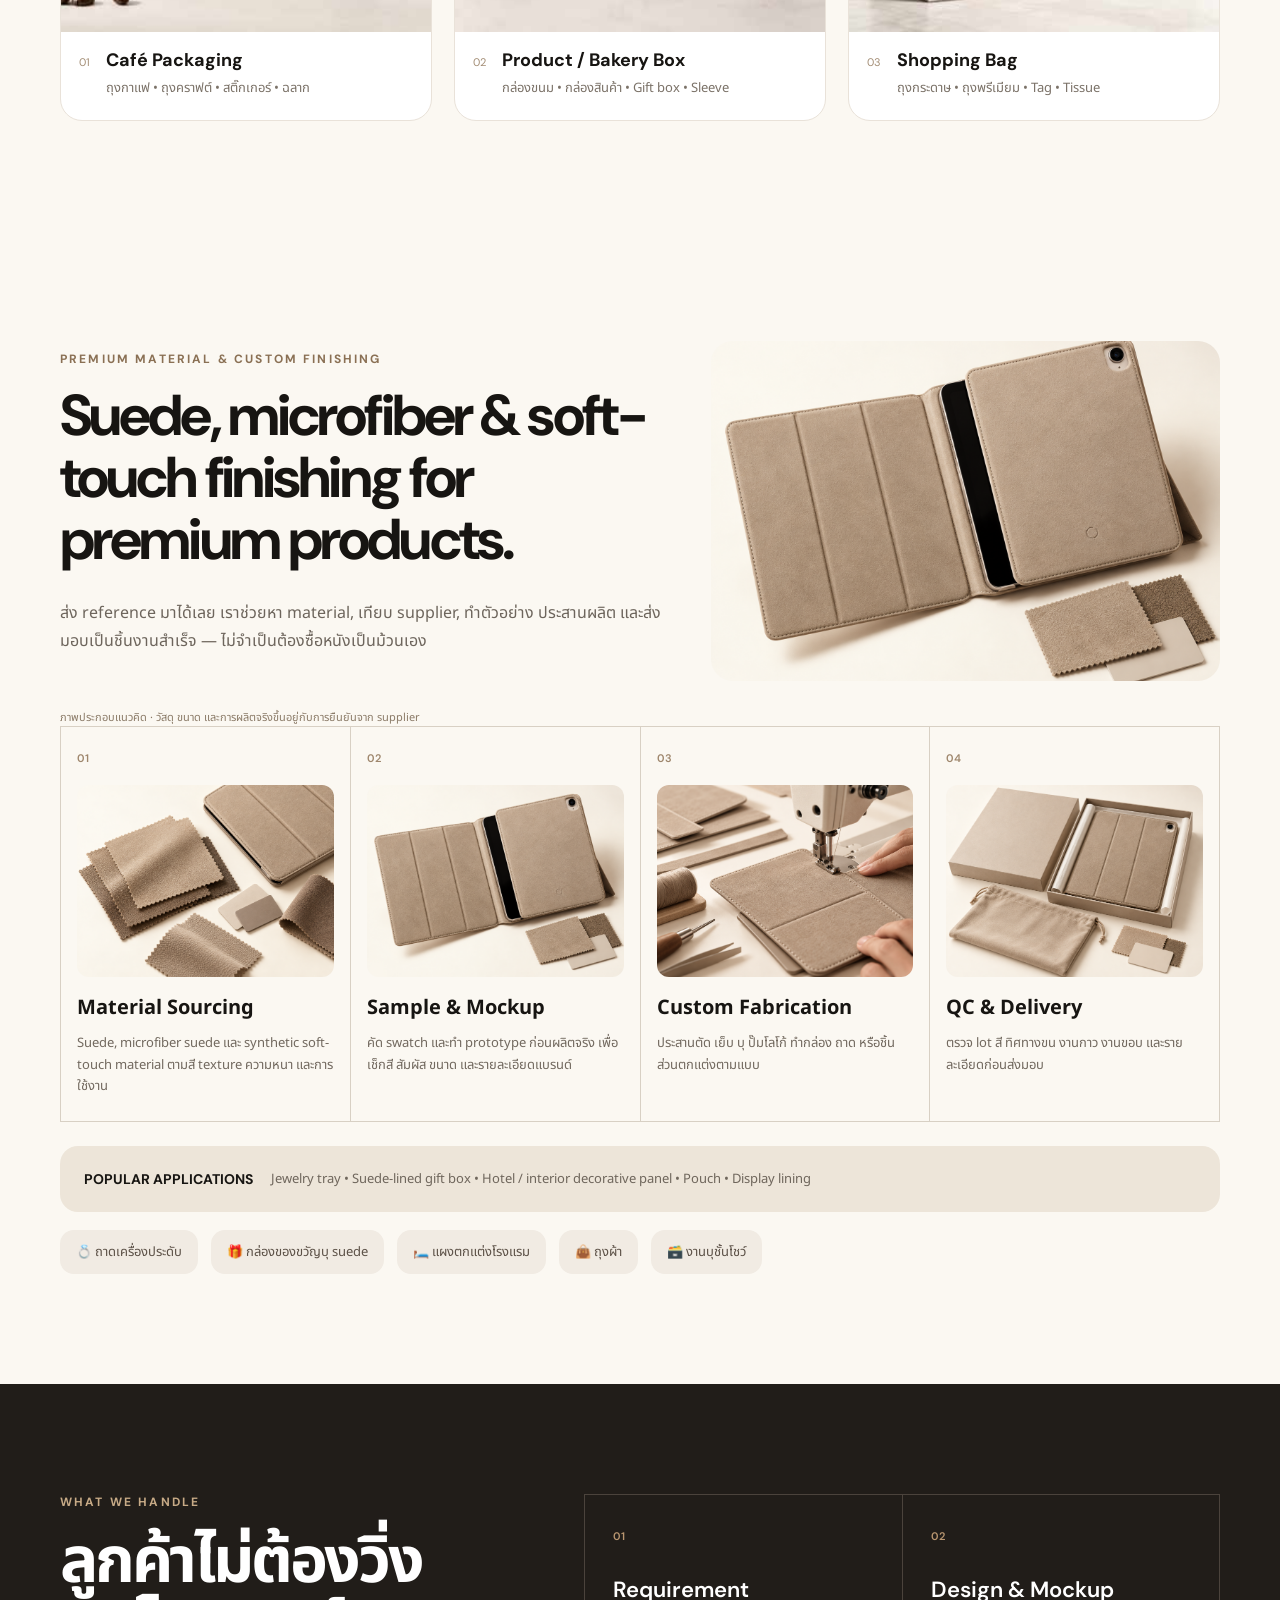
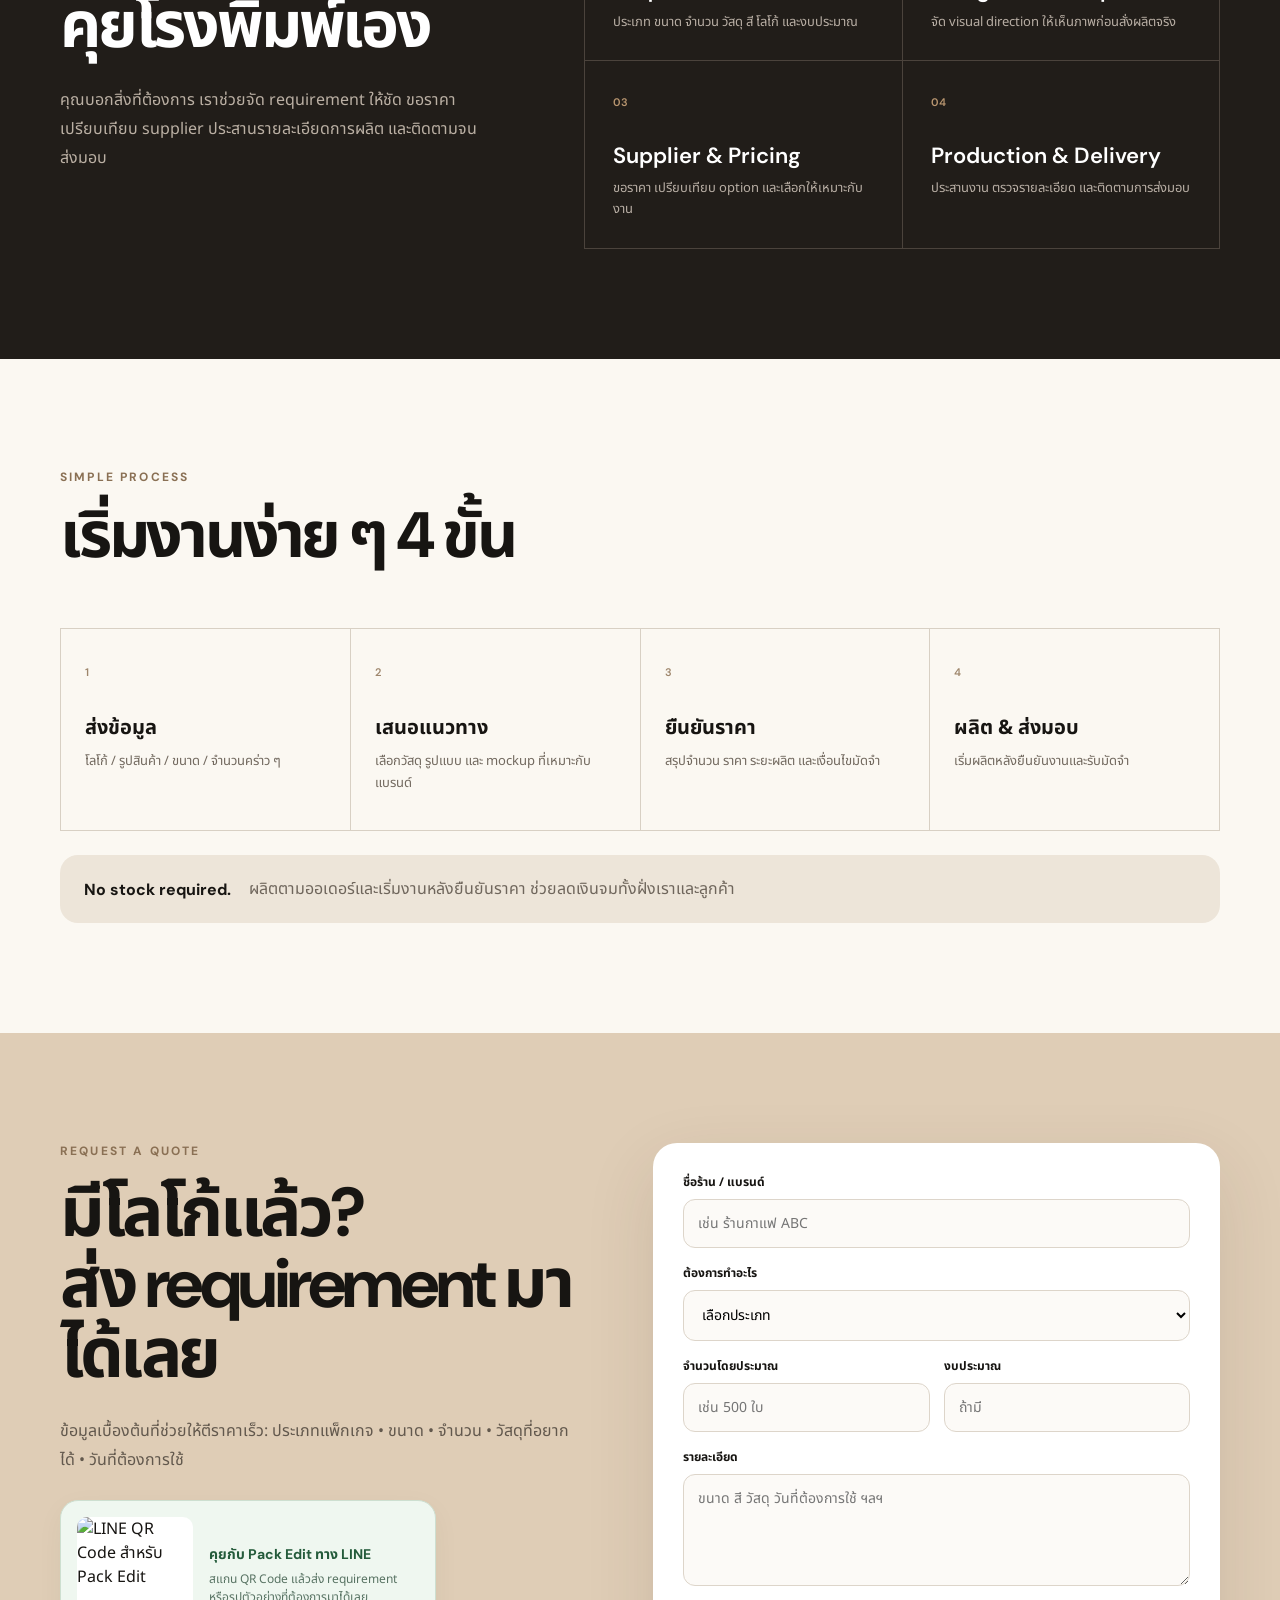
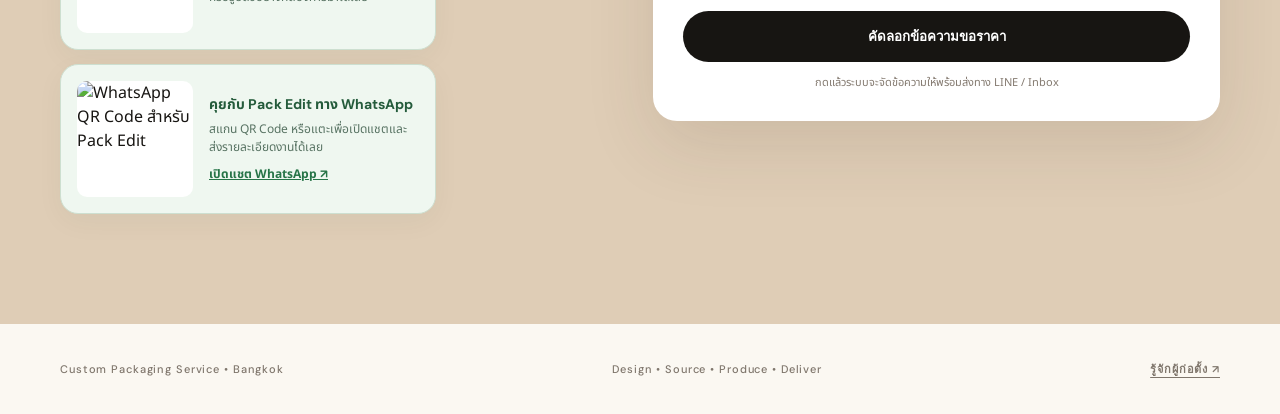
==== commit def2a7ff: "Add visible Holiday Gifts link to Pack Edit homepage navigation" ====
--- a/index.html
+++ b/index.html
@@ -56,6 +56,7 @@
 .premium-showcase{display:grid;grid-template-columns:1.1fr .9fr;gap:28px;align-items:center;margin:0 0 28px}.premium-showcase .section-head{margin:0;display:block}.premium-showcase .section-head h2{font-size:clamp(35px,4.5vw,62px);line-height:1.08}.premium-showcase .section-head>p{max-width:680px}.premium-ipad-visual{margin:0;border-radius:22px;overflow:hidden;background:#efe7da}.premium-ipad-visual svg{display:block;width:100%;height:auto}.premium-photo-note{display:block;font-size:11px;color:#8b7b68;margin-top:8px}.premium-steps>div{padding:18px 16px 23px}.premium-step-visual{border-radius:12px;overflow:hidden;margin:16px 0;background:#e8dfd4}.premium-step-visual svg{width:100%;height:auto;display:block}.premium-steps h3{margin:7px 0 10px}.premium-apps{display:flex;gap:18px;align-items:center;flex-wrap:wrap}.premium-apps strong{font-size:14px}.premium-apps span{font-size:13px;line-height:1.7}.premium-application-icons{display:flex;flex-wrap:wrap;gap:13px;margin-top:18px}.premium-application-icons span{display:inline-flex;gap:7px;align-items:center;padding:12px 16px;background:#f1ebe3;border-radius:14px;font-size:13px;color:#5c5147}@media(max-width:800px){.premium-showcase{grid-template-columns:1fr}.premium-showcase .section-head h2{font-size:clamp(34px,7vw,54px)}}
 
 .premium-ipad-visual img{width:100%;height:auto;aspect-ratio:3/2;object-fit:cover;display:block}.premium-step-visual img{width:100%;height:auto;aspect-ratio:4/3;object-fit:cover;display:block}
+.holiday-nav-link{color:#8e463e;font-weight:700;white-space:nowrap}@media(max-width:900px){.nav nav .holiday-nav-link{display:inline-flex;font-size:12px}}
 </style>
 </head>
 <body>
@@ -63,6 +64,7 @@
     <a class="brand" href="#top">PACKAGING <span>FOR BUSINESS</span></a>
     <nav>
       <a href="/stickers/">ออกแบบ Sticker</a>
+      <a class="holiday-nav-link" href="/holiday/">🎄 Holiday Gifts</a>
       <a href="#work">ตัวอย่าง</a>
       <a href="#service">บริการ</a>
       <a href="#process">ขั้นตอน</a>
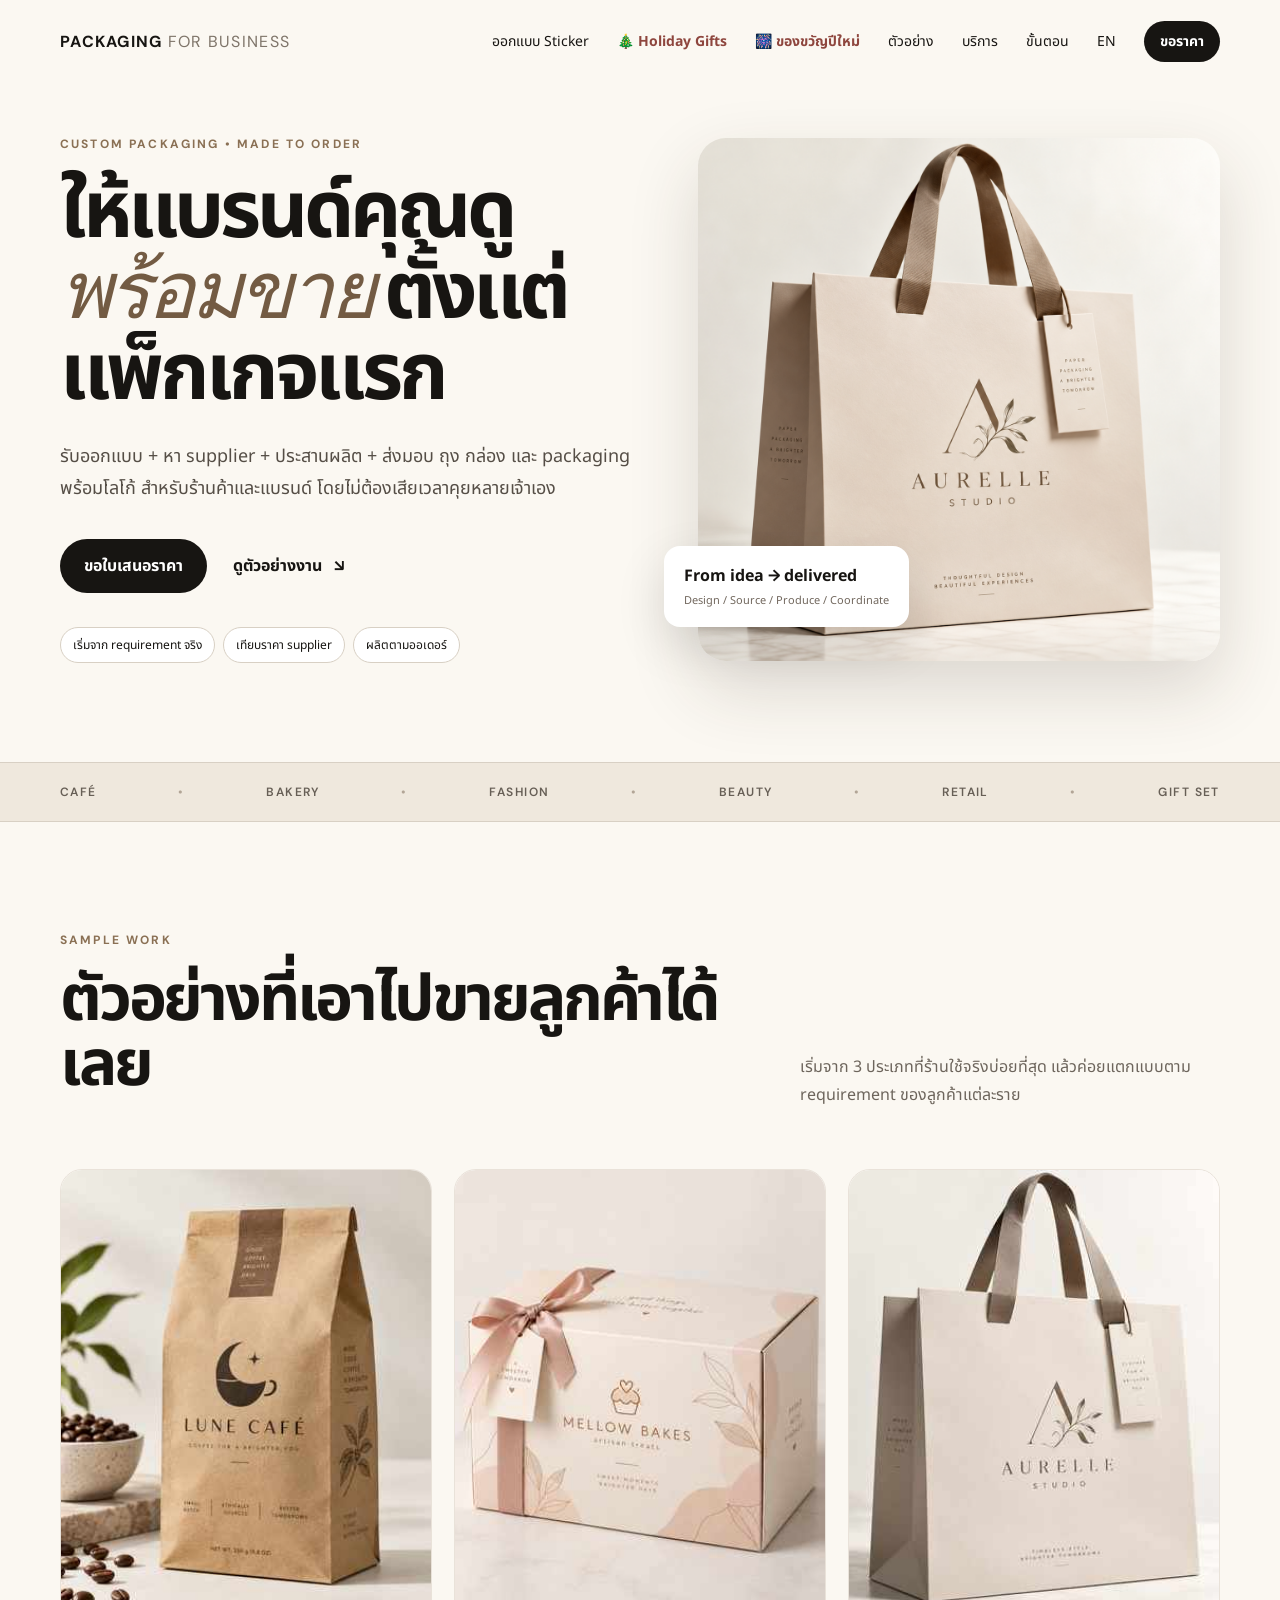
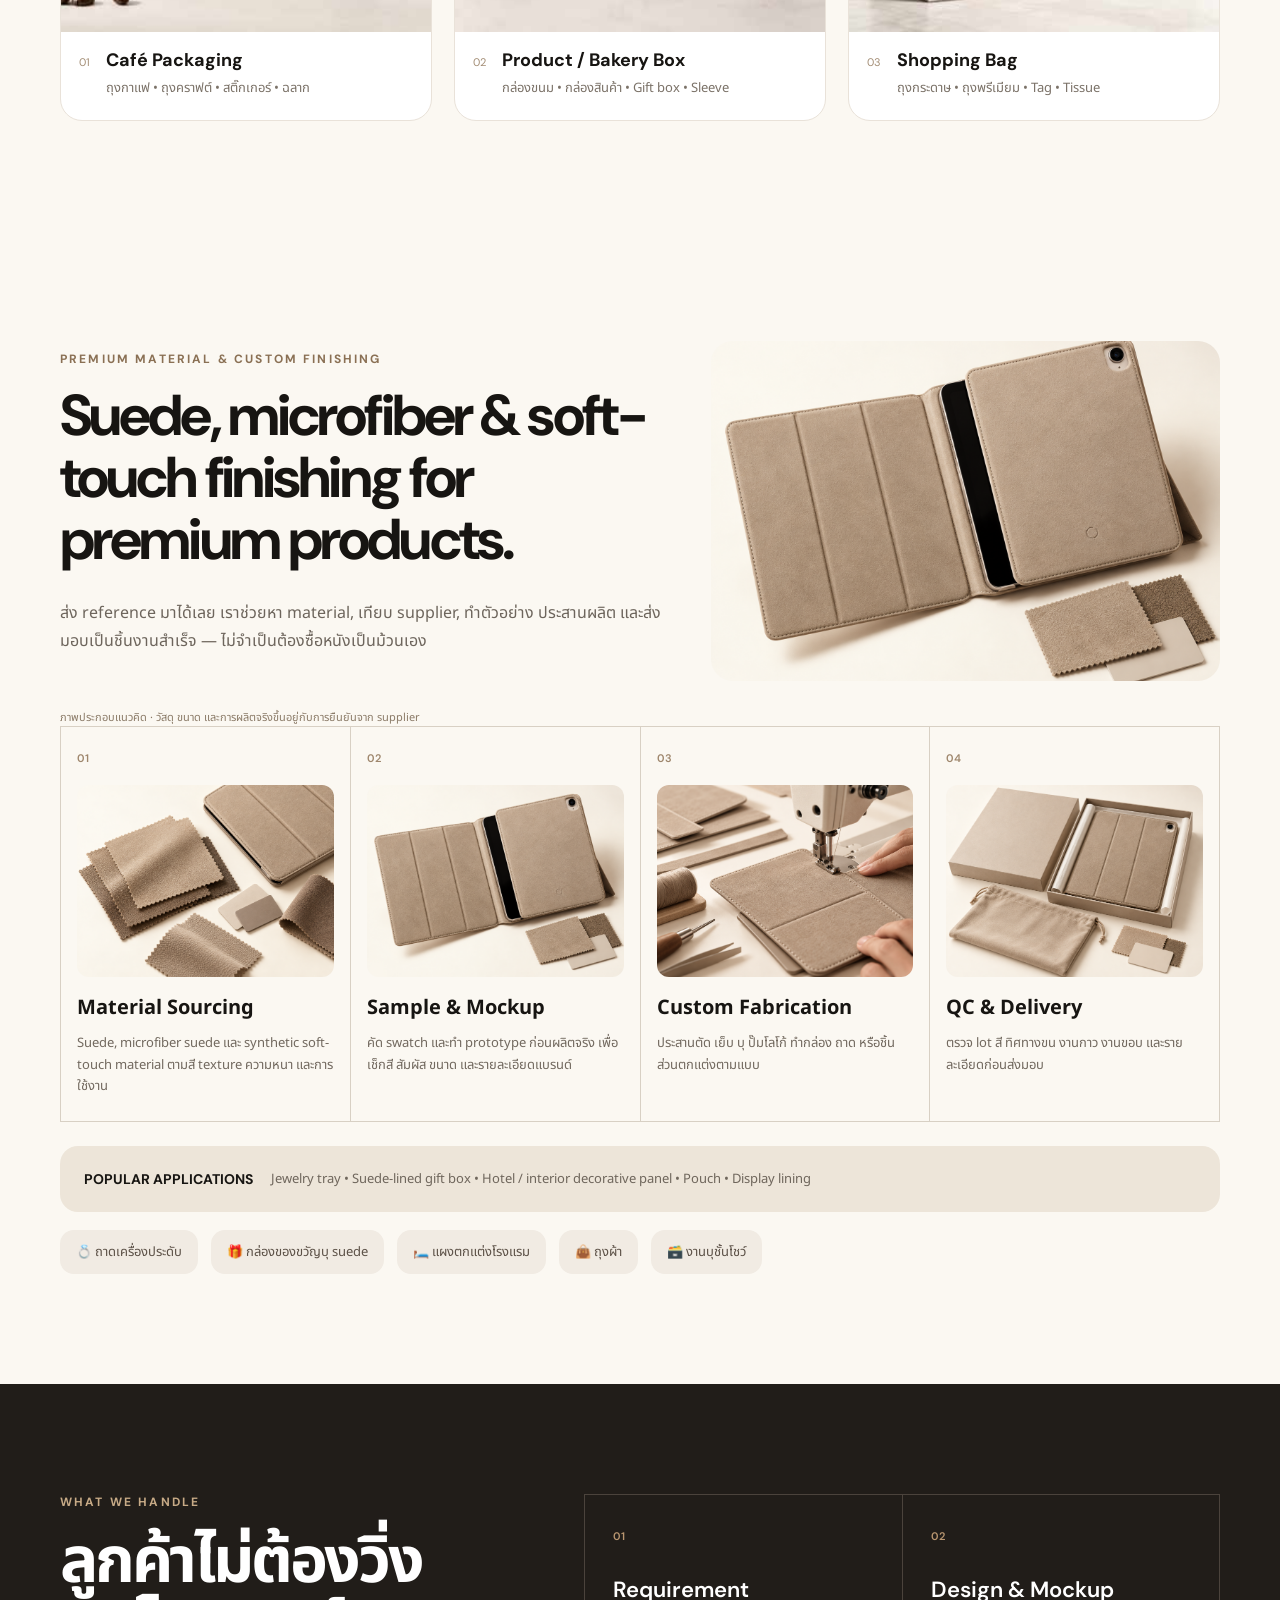
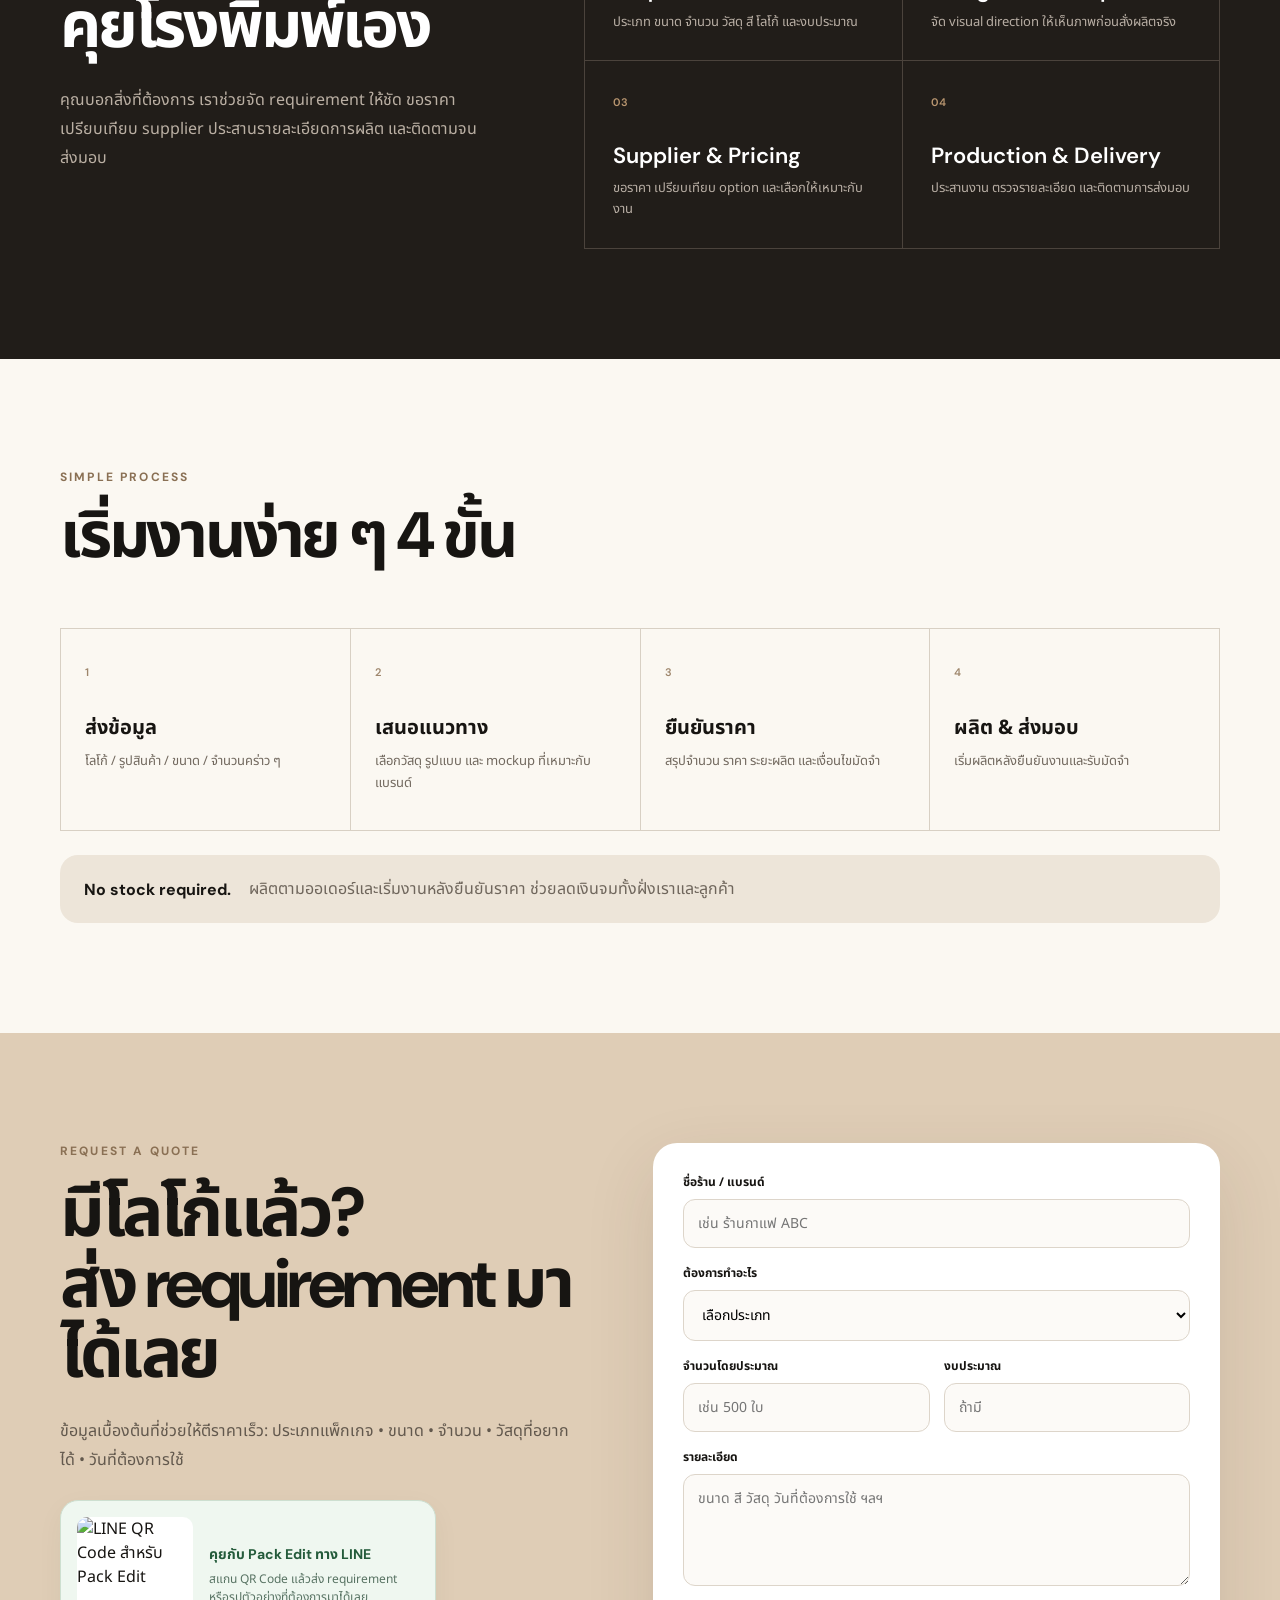
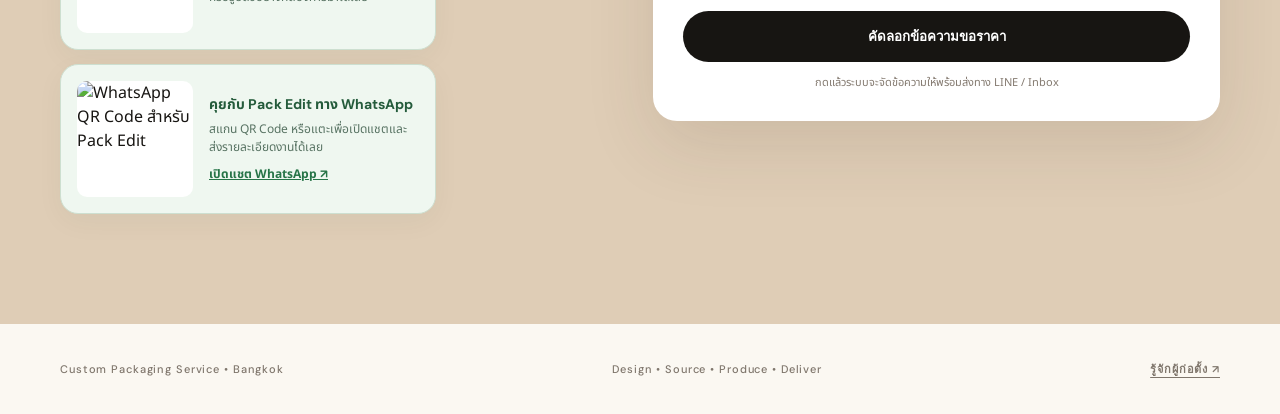
==== commit 8546670a: "Improve holiday and New Year 2027 discovery, navigation and multilingual SEO" ====
--- a/index.html
+++ b/index.html
@@ -64,7 +64,7 @@
     <a class="brand" href="#top">PACKAGING <span>FOR BUSINESS</span></a>
     <nav>
       <a href="/stickers/">ออกแบบ Sticker</a>
-      <a class="holiday-nav-link" href="/holiday/">🎄 Holiday Gifts</a>
+      <a class="holiday-nav-link" href="/holiday/">🎄 Holiday Gifts</a><a class="holiday-nav-link" href="/new-year/">🎆 ของขวัญปีใหม่</a>
       <a href="#work">ตัวอย่าง</a>
       <a href="#service">บริการ</a>
       <a href="#process">ขั้นตอน</a>
